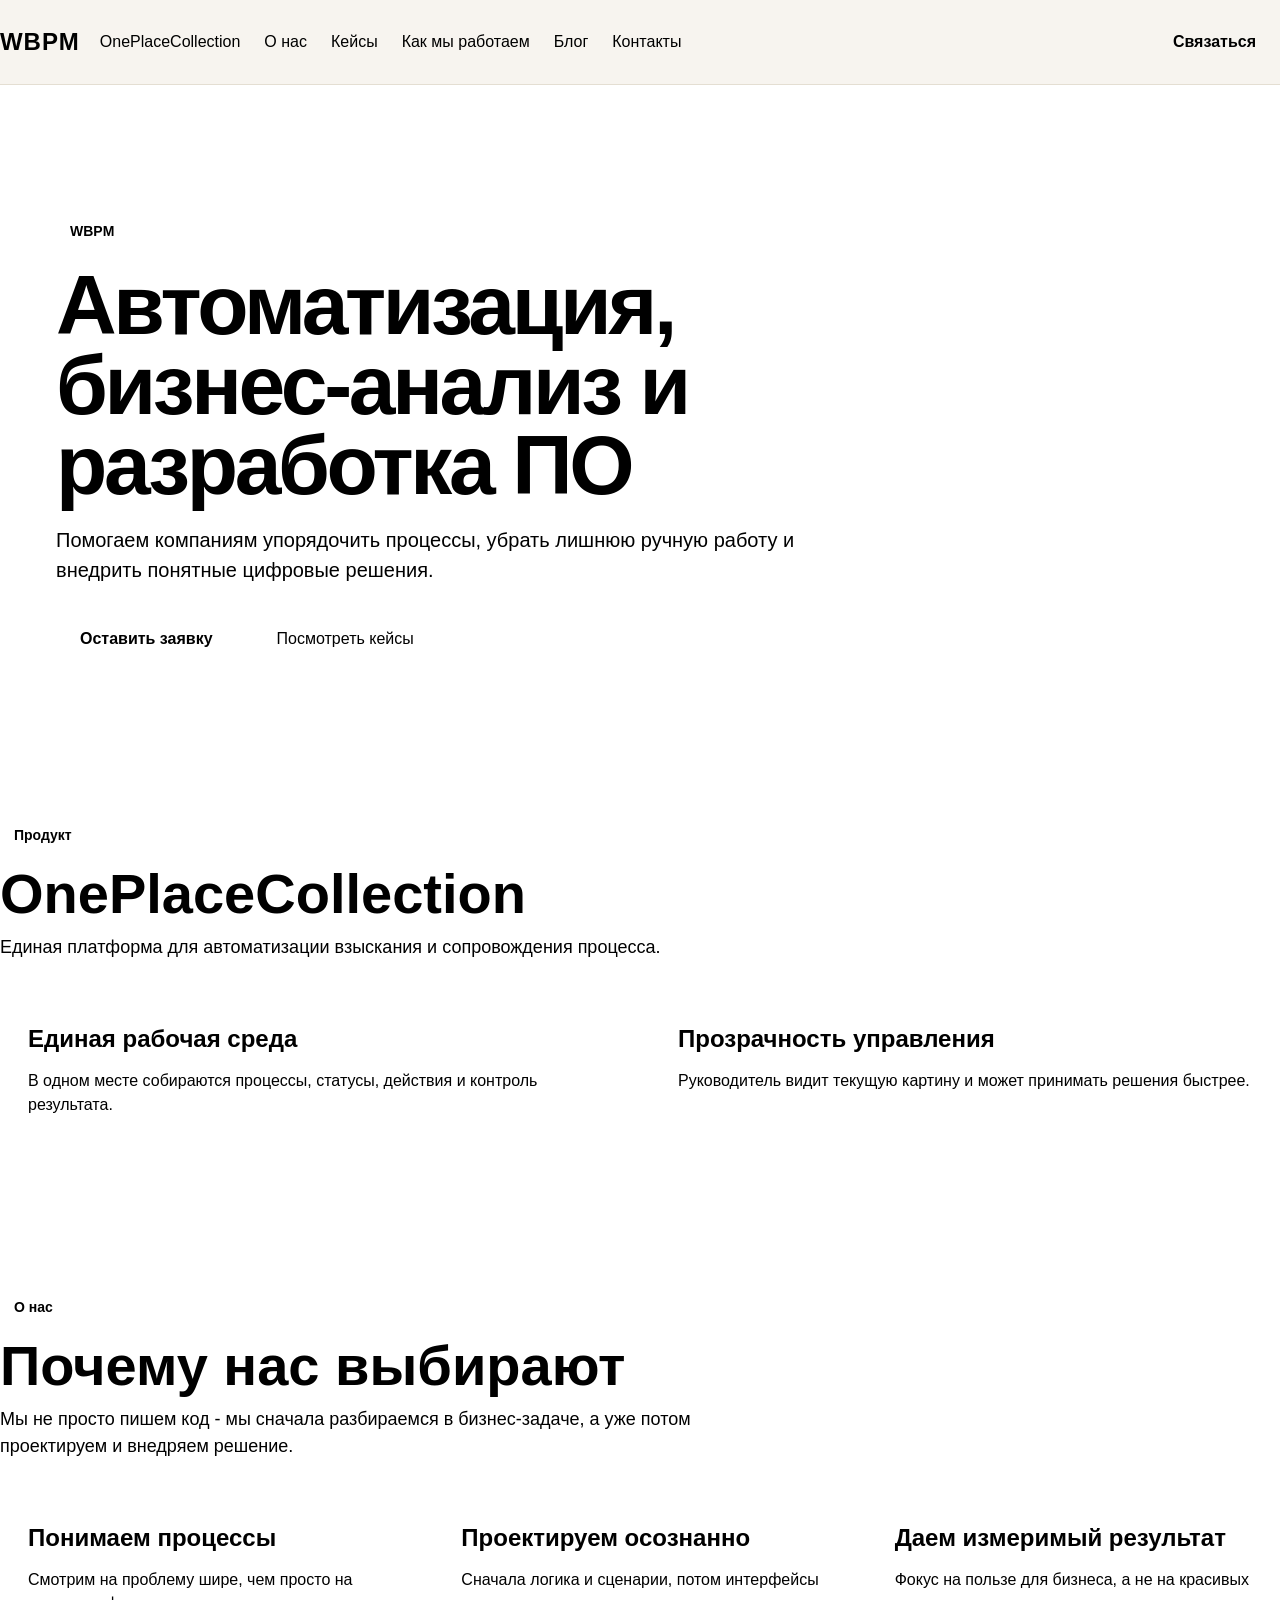
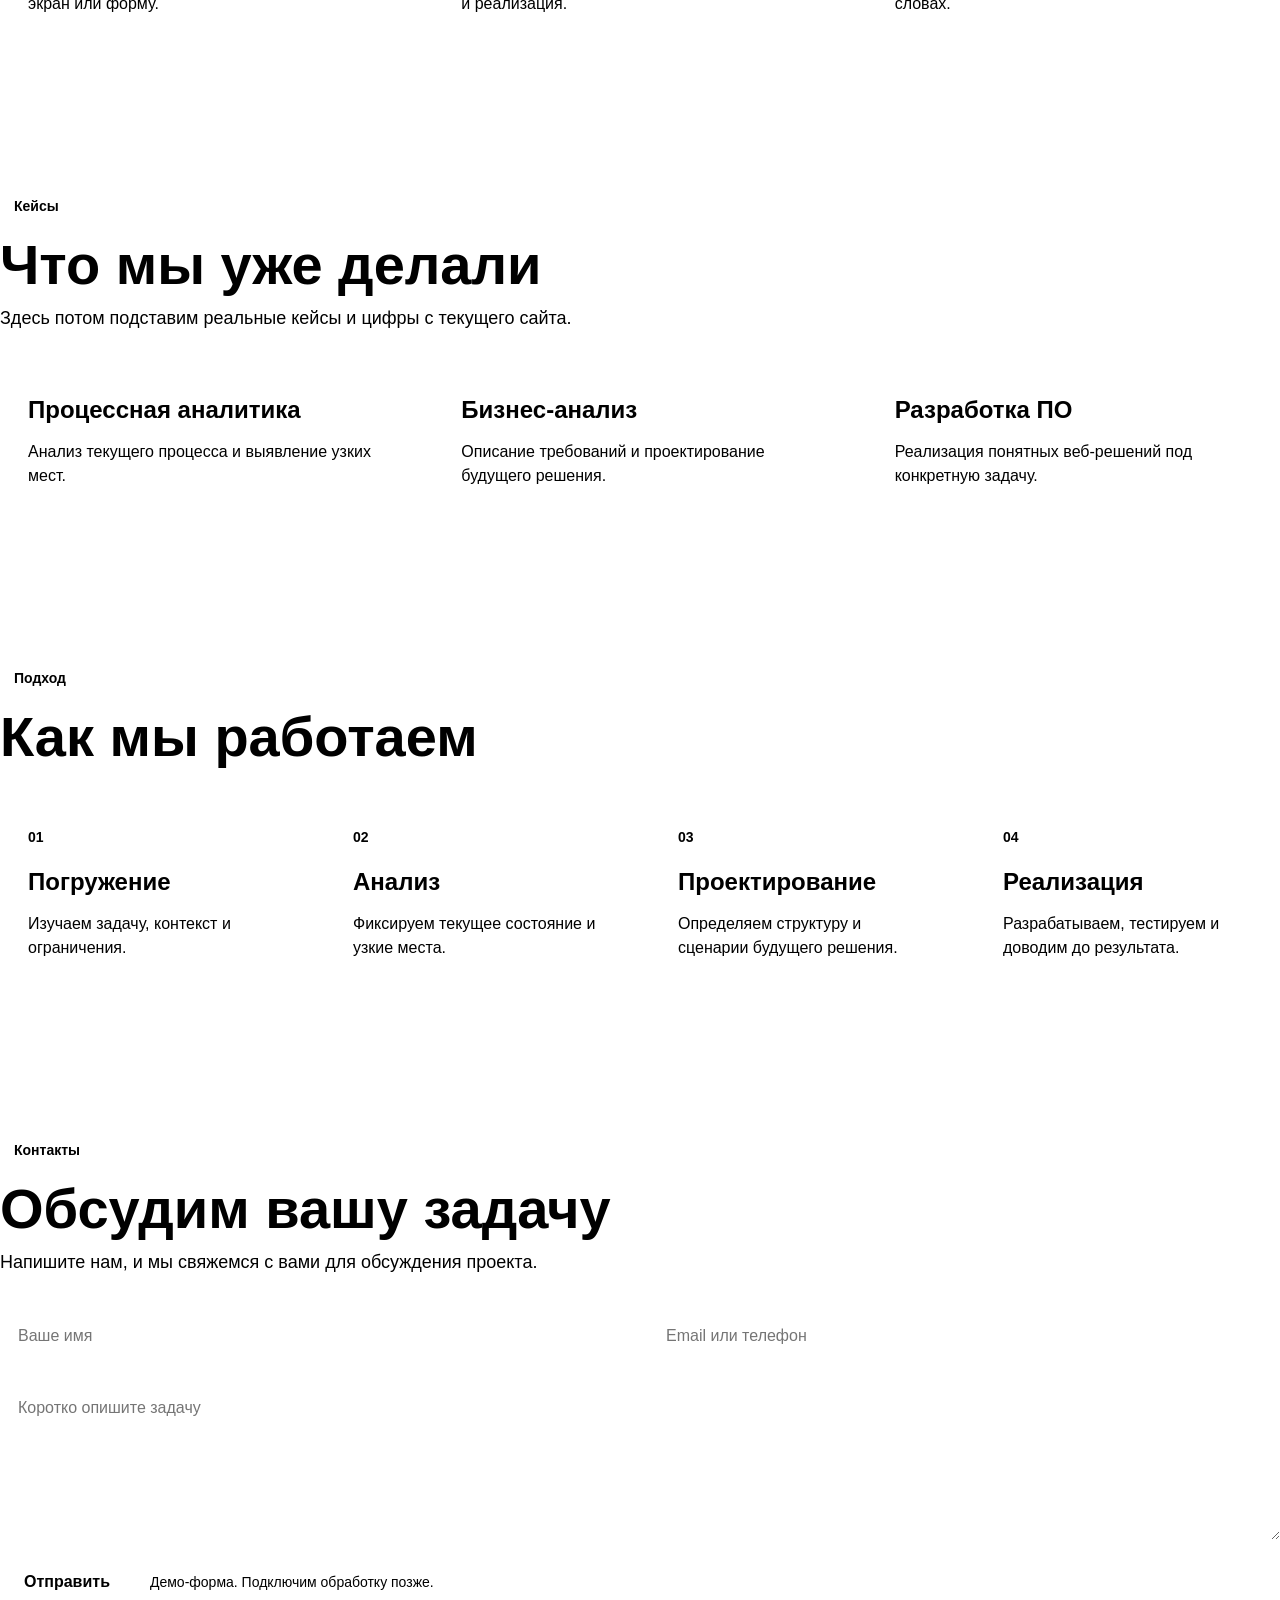
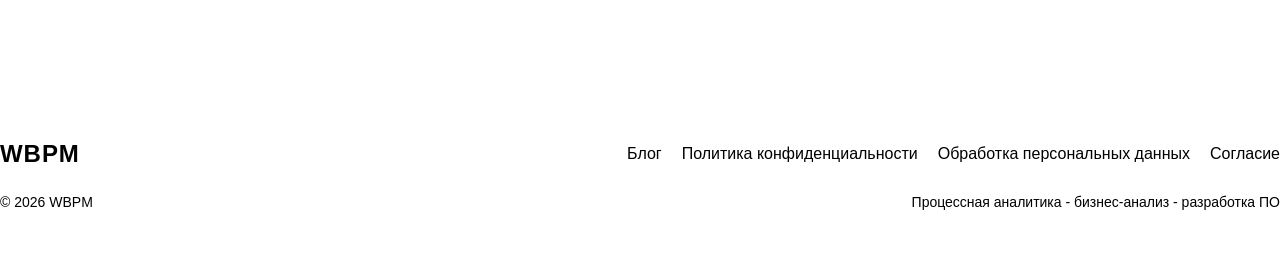
==== index.html @ 48a9b9bf "Базовые наброски" ====
<!DOCTYPE html>
<html lang="ru">
<head>
    <meta charset="UTF-8">
    <meta name="viewport" content="width=device-width, initial-scale=1.0">
    <title>WBPM</title>
    <meta name="description" content="WBPM - процессная аналитика, бизнес-анализ и разработка ПО.">

    <link rel="stylesheet" href="/assets/css/base/reset.css">
    <link rel="stylesheet" href="/assets/css/base/variables.css">
    <link rel="stylesheet" href="/assets/css/base/global.css">
    <link rel="stylesheet" href="/assets/css/layout/header.css">
    <link rel="stylesheet" href="/assets/css/layout/footer.css">
    <link rel="stylesheet" href="/assets/css/pages/home.css">
</head>
<body>
    <div id="site-header"></div>

    <main>
        <section class="hero section" id="top">
            <div class="container hero__container">
                <div class="hero__content">
                    <span class="hero__eyebrow">WBPM</span>
                    <h1 class="hero__title">Автоматизация, бизнес-анализ и разработка ПО</h1>
                    <p class="hero__text">
                        Помогаем компаниям упорядочить процессы, убрать лишнюю ручную работу
                        и внедрить понятные цифровые решения.
                    </p>

                    <div class="hero__actions">
                        <a class="btn btn--accent" href="#contacts">Оставить заявку</a>
                        <a class="btn btn--ghost" href="#projects">Посмотреть кейсы</a>
                    </div>
                </div>
            </div>
        </section>

        <section class="section" id="opc">
            <div class="container">
                <div class="section-head">
                    <span class="section-head__eyebrow">Продукт</span>
                    <h2 class="section-head__title">OnePlaceCollection</h2>
                    <p class="section-head__text">
                        Единая платформа для автоматизации взыскания и сопровождения процесса.
                    </p>
                </div>

                <div class="cards-grid cards-grid--2">
                    <article class="card">
                        <h3 class="card__title">Единая рабочая среда</h3>
                        <p class="card__text">
                            В одном месте собираются процессы, статусы, действия и контроль результата.
                        </p>
                    </article>

                    <article class="card">
                        <h3 class="card__title">Прозрачность управления</h3>
                        <p class="card__text">
                            Руководитель видит текущую картину и может принимать решения быстрее.
                        </p>
                    </article>
                </div>
            </div>
        </section>

        <section class="section" id="about">
            <div class="container">
                <div class="section-head">
                    <span class="section-head__eyebrow">О нас</span>
                    <h2 class="section-head__title">Почему нас выбирают</h2>
                    <p class="section-head__text">
                        Мы не просто пишем код - мы сначала разбираемся в бизнес-задаче,
                        а уже потом проектируем и внедряем решение.
                    </p>
                </div>

                <div class="cards-grid cards-grid--3">
                    <article class="card">
                        <h3 class="card__title">Понимаем процессы</h3>
                        <p class="card__text">Смотрим на проблему шире, чем просто на экран или форму.</p>
                    </article>

                    <article class="card">
                        <h3 class="card__title">Проектируем осознанно</h3>
                        <p class="card__text">Сначала логика и сценарии, потом интерфейсы и реализация.</p>
                    </article>

                    <article class="card">
                        <h3 class="card__title">Даем измеримый результат</h3>
                        <p class="card__text">Фокус на пользе для бизнеса, а не на красивых словах.</p>
                    </article>
                </div>
            </div>
        </section>

        <section class="section" id="projects">
            <div class="container">
                <div class="section-head">
                    <span class="section-head__eyebrow">Кейсы</span>
                    <h2 class="section-head__title">Что мы уже делали</h2>
                    <p class="section-head__text">
                        Здесь потом подставим реальные кейсы и цифры с текущего сайта.
                    </p>
                </div>

                <div class="cards-grid cards-grid--3">
                    <article class="card">
                        <h3 class="card__title">Процессная аналитика</h3>
                        <p class="card__text">Анализ текущего процесса и выявление узких мест.</p>
                    </article>

                    <article class="card">
                        <h3 class="card__title">Бизнес-анализ</h3>
                        <p class="card__text">Описание требований и проектирование будущего решения.</p>
                    </article>

                    <article class="card">
                        <h3 class="card__title">Разработка ПО</h3>
                        <p class="card__text">Реализация понятных веб-решений под конкретную задачу.</p>
                    </article>
                </div>
            </div>
        </section>

        <section class="section" id="how">
            <div class="container">
                <div class="section-head">
                    <span class="section-head__eyebrow">Подход</span>
                    <h2 class="section-head__title">Как мы работаем</h2>
                </div>

                <div class="steps">
                    <article class="step-card">
                        <span class="step-card__index">01</span>
                        <h3 class="step-card__title">Погружение</h3>
                        <p class="step-card__text">Изучаем задачу, контекст и ограничения.</p>
                    </article>

                    <article class="step-card">
                        <span class="step-card__index">02</span>
                        <h3 class="step-card__title">Анализ</h3>
                        <p class="step-card__text">Фиксируем текущее состояние и узкие места.</p>
                    </article>

                    <article class="step-card">
                        <span class="step-card__index">03</span>
                        <h3 class="step-card__title">Проектирование</h3>
                        <p class="step-card__text">Определяем структуру и сценарии будущего решения.</p>
                    </article>

                    <article class="step-card">
                        <span class="step-card__index">04</span>
                        <h3 class="step-card__title">Реализация</h3>
                        <p class="step-card__text">Разрабатываем, тестируем и доводим до результата.</p>
                    </article>
                </div>
            </div>
        </section>

        <section class="section section--accent" id="contacts">
            <div class="container">
                <div class="section-head">
                    <span class="section-head__eyebrow">Контакты</span>
                    <h2 class="section-head__title">Обсудим вашу задачу</h2>
                    <p class="section-head__text">
                        Напишите нам, и мы свяжемся с вами для обсуждения проекта.
                    </p>
                </div>

                <form class="contact-form" id="contact-form">
                    <div class="contact-form__row">
                        <input class="input" type="text" name="name" placeholder="Ваше имя">
                        <input class="input" type="text" name="contact" placeholder="Email или телефон">
                    </div>

                    <textarea class="textarea" name="message" placeholder="Коротко опишите задачу"></textarea>

                    <div class="contact-form__actions">
                        <button class="btn btn--dark" type="submit">Отправить</button>
                        <span class="form-note" id="form-note">Демо-форма. Подключим обработку позже.</span>
                    </div>
                </form>
            </div>
        </section>
    </main>

    <div id="site-footer"></div>

    <script type="module" src="/assets/js/main.js"></script>
</body>
</html>
---- assets/css/base/variables.css ----
*,
*::before,
*::after {
    box-sizing: border-box;
}

* {
    margin: 0;
    padding: 0;
}

html {
    scroll-behavior: smooth;
}

body {
    min-height: 100vh;
}

img,
picture {
    display: block;
    max-width: 100%;
}

input,
button,
textarea,
select {
    font: inherit;
}

button {
    border: none;
    background: none;
    cursor: pointer;
}

a {
    color: inherit;
    text-decoration: none;
}

ul,
ol {
    list-style: none;
}
---- assets/css/base/global.css ----
body {
    font-family: Arial, sans-serif;
    color: var(--color-text);
    background-color: var(--color-bg);
    line-height: 1.5;
}

.container {
    width: min(var(--container-width), calc(100% - 32px));
    margin: 0 auto;
}

.section {
    padding: 72px 0;
    scroll-margin-top: 100px;
}

.section--accent {
    background: var(--color-surface-soft);
}

.section-head {
    margin-bottom: 32px;
}

.section-head__eyebrow {
    display: inline-block;
    margin-bottom: 12px;
    padding: 8px 14px;
    border-radius: var(--radius-pill);
    background: var(--color-surface-soft);
    color: var(--color-text-muted);
    font-size: 14px;
    font-weight: 700;
}

.section-head__title {
    margin-bottom: 12px;
    font-size: clamp(32px, 5vw, 56px);
    line-height: 1;
}

.section-head__text {
    max-width: 760px;
    color: var(--color-text-muted);
    font-size: 18px;
}

.btn {
    display: inline-flex;
    align-items: center;
    justify-content: center;
    min-height: 52px;
    padding: 0 24px;
    border-radius: var(--radius-pill);
    transition: transform var(--transition-base), opacity var(--transition-base), background-color var(--transition-base);
}

.btn:hover {
    transform: translateY(-1px);
}

.btn--accent {
    background: var(--color-accent);
    color: var(--color-dark);
    font-weight: 700;
}

.btn--dark {
    background: var(--color-dark);
    color: var(--color-white);
    font-weight: 700;
}

.btn--ghost {
    border: 1px solid var(--color-border);
    color: var(--color-text);
    background: transparent;
}

.cards-grid {
    display: grid;
    gap: 20px;
}

.cards-grid--2 {
    grid-template-columns: repeat(2, minmax(0, 1fr));
}

.cards-grid--3 {
    grid-template-columns: repeat(3, minmax(0, 1fr));
}

.card,
.step-card {
    padding: 28px;
    border: 1px solid var(--color-border);
    border-radius: var(--radius-md);
    background: var(--color-surface);
    box-shadow: var(--shadow-soft);
}

.card__title,
.step-card__title {
    margin-bottom: 12px;
    font-size: 24px;
}

.card__text,
.step-card__text {
    color: var(--color-text-muted);
}

.steps {
    display: grid;
    grid-template-columns: repeat(4, minmax(0, 1fr));
    gap: 20px;
}

.step-card__index {
    display: inline-block;
    margin-bottom: 16px;
    color: var(--color-text-muted);
    font-size: 14px;
    font-weight: 700;
}

.input,
.textarea {
    width: 100%;
    padding: 16px 18px;
    border: 1px solid var(--color-border);
    border-radius: var(--radius-sm);
    background: var(--color-white);
    outline: none;
}

.textarea {
    min-height: 160px;
    resize: vertical;
}

.contact-form {
    display: grid;
    gap: 16px;
}

.contact-form__row {
    display: grid;
    grid-template-columns: repeat(2, minmax(0, 1fr));
    gap: 16px;
}

.contact-form__actions {
    display: flex;
    align-items: center;
    gap: 16px;
    flex-wrap: wrap;
}

.form-note {
    color: var(--color-text-muted);
    font-size: 14px;
}

@media (max-width: 900px) {
    .cards-grid--2,
    .cards-grid--3,
    .steps,
    .contact-form__row {
        grid-template-columns: 1fr;
    }

    .section {
        padding: 56px 0;
    }
}
---- assets/css/layout/header.css ----
.site-header {
    position: sticky;
    top: 0;
    z-index: 100;
    border-bottom: 1px solid rgba(221, 212, 198, 0.7);
    background: rgba(247, 244, 238, 0.92);
    backdrop-filter: blur(12px);
}

.site-header__container {
    display: flex;
    align-items: center;
    justify-content: space-between;
    gap: 20px;
    min-height: 84px;
}

.site-logo {
    font-size: 24px;
    font-weight: 800;
    letter-spacing: 0.04em;
}

.site-nav__list {
    display: flex;
    align-items: center;
    gap: 24px;
}

.site-nav__list a {
    color: var(--color-text-muted);
    transition: color var(--transition-base);
}

.site-nav__list a:hover {
    color: var(--color-text);
}

.site-header__cta {
    margin-left: auto;
}

.burger {
    display: none;
    flex-direction: column;
    justify-content: center;
    gap: 5px;
    width: 46px;
    height: 46px;
    border: 1px solid var(--color-border);
    border-radius: 50%;
}

.burger span {
    display: block;
    width: 20px;
    height: 2px;
    margin: 0 auto;
    background: var(--color-text);
}

.mobile-menu {
    display: none;
    border-top: 1px solid var(--color-border);
    background: var(--color-surface);
}

.mobile-menu__container {
    display: grid;
    gap: 12px;
    padding: 20px 0;
}

.mobile-menu__container a {
    padding: 14px 16px;
    border: 1px solid var(--color-border);
    border-radius: var(--radius-sm);
    background: var(--color-white);
}

@media (max-width: 980px) {
    .site-nav,
    .site-header__cta {
        display: none;
    }

    .burger {
        display: flex;
    }

    .mobile-menu.is-open {
        display: block;
    }
}
---- assets/css/layout/footer.css ----
.site-footer {
    padding: 32px 0 40px;
}

.site-footer__container {
    border-top: 1px solid var(--color-border);
    padding-top: 24px;
}

.site-footer__top,
.site-footer__bottom {
    display: flex;
    align-items: center;
    justify-content: space-between;
    gap: 20px;
    flex-wrap: wrap;
}

.site-footer__top {
    margin-bottom: 20px;
}

.site-footer__nav {
    display: flex;
    gap: 20px;
    flex-wrap: wrap;
    color: var(--color-text-muted);
}

.site-footer__bottom {
    color: var(--color-text-muted);
    font-size: 14px;
}
---- assets/css/pages/home.css ----
.hero {
    padding: 48px 0 24px;
}

.hero__container {
    padding-top: 24px;
}

.hero__content {
    padding: 56px;
    border: 1px solid var(--color-border);
    border-radius: var(--radius-lg);
    background:
        radial-gradient(circle at top right, rgba(242, 201, 76, 0.28), transparent 32%),
        var(--color-surface);
    box-shadow: var(--shadow-soft);
}

.hero__eyebrow {
    display: inline-block;
    margin-bottom: 16px;
    padding: 8px 14px;
    border-radius: var(--radius-pill);
    background: var(--color-surface-soft);
    color: var(--color-text-muted);
    font-weight: 700;
    font-size: 14px;
}

.hero__title {
    max-width: 900px;
    margin-bottom: 20px;
    font-size: clamp(42px, 7vw, 84px);
    line-height: 0.95;
    letter-spacing: -0.04em;
}

.hero__text {
    max-width: 760px;
    margin-bottom: 28px;
    color: var(--color-text-muted);
    font-size: 20px;
}

.hero__actions {
    display: flex;
    gap: 16px;
    flex-wrap: wrap;
}

@media (max-width: 900px) {
    .hero__content {
        padding: 32px 24px;
    }

    .hero__title {
        font-size: clamp(36px, 11vw, 56px);
    }

    .hero__text {
        font-size: 18px;
    }
}
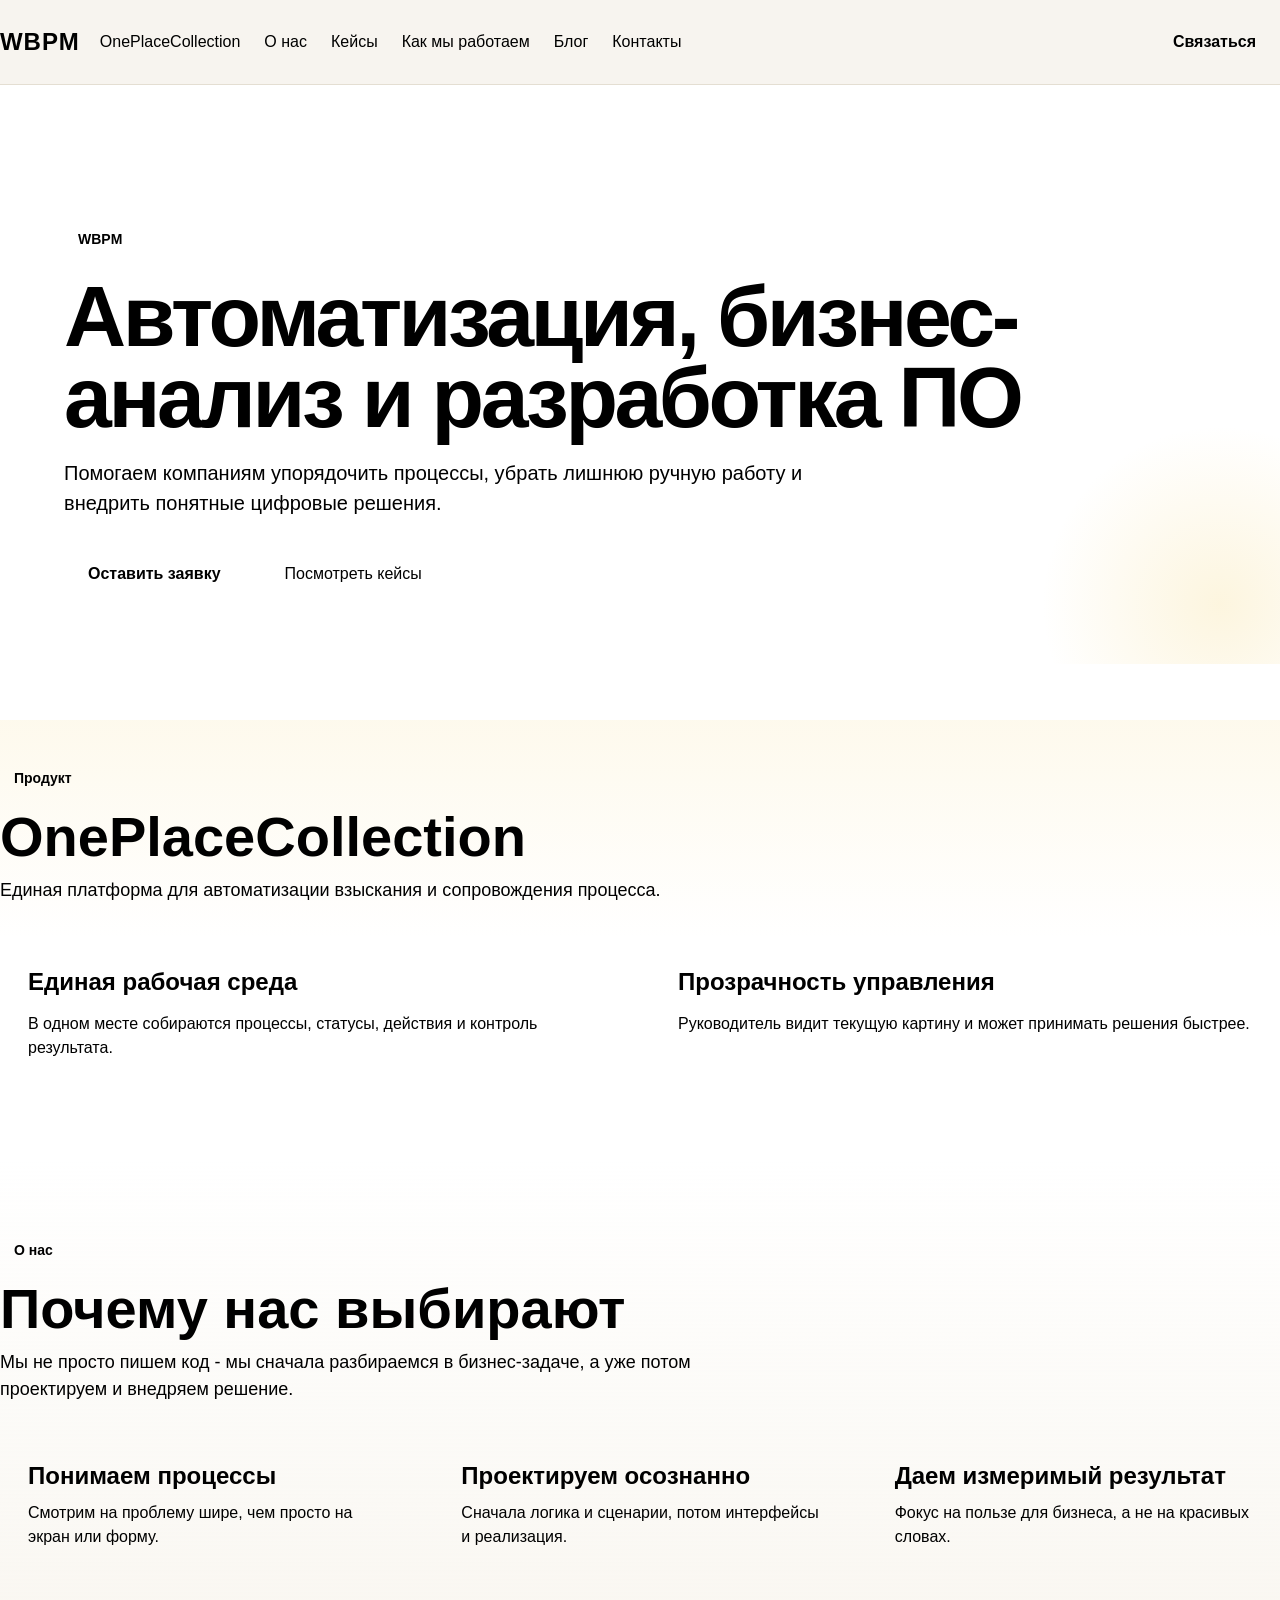
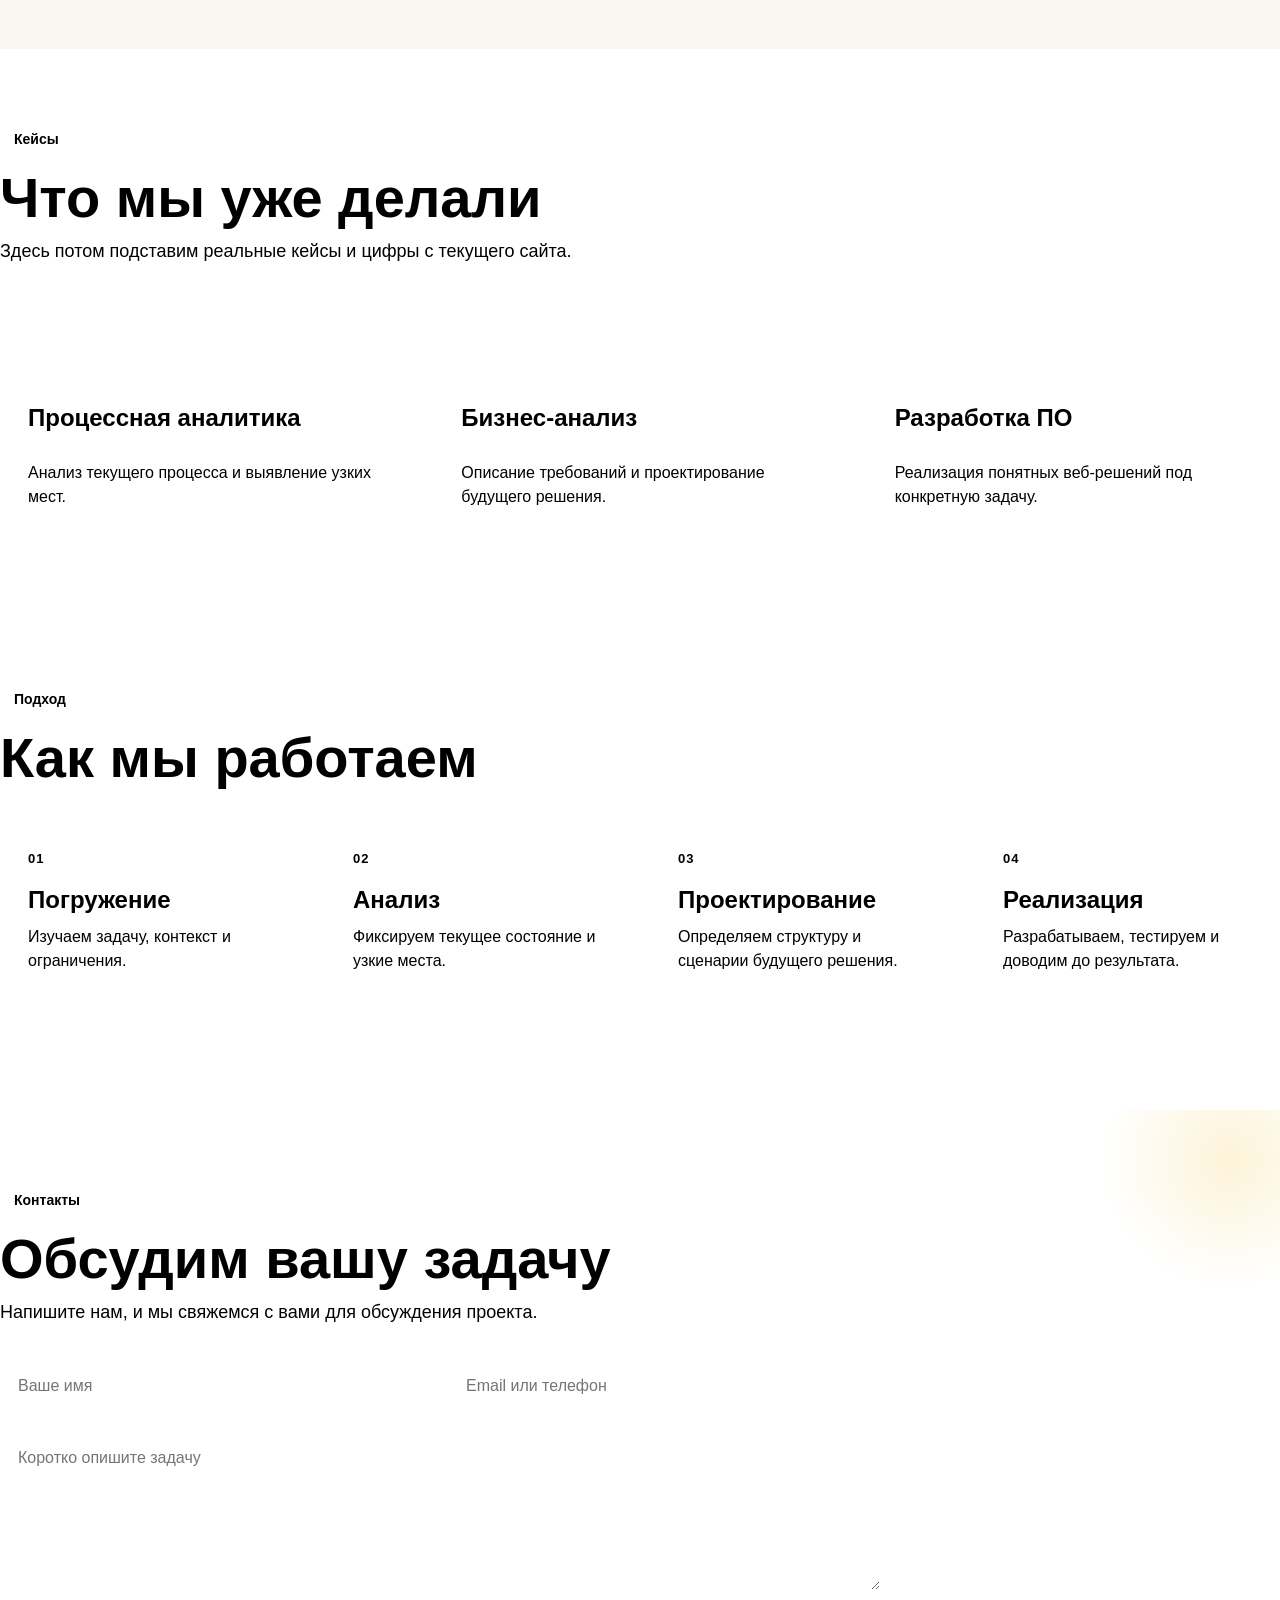
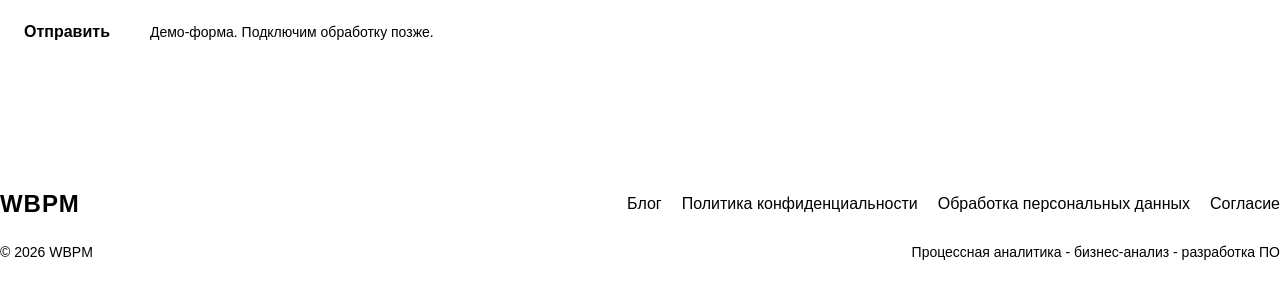
==== commit 073fb7c6: "Обнолвение страничек и стилей" ====
--- a/index.html
+++ b/index.html
@@ -12,6 +12,7 @@
     <link rel="stylesheet" href="/assets/css/layout/header.css">
     <link rel="stylesheet" href="/assets/css/layout/footer.css">
     <link rel="stylesheet" href="/assets/css/pages/home.css">
+    <link rel="stylesheet" href="/assets/css/pages/opc.css">
 </head>
 <body>
     <div id="site-header"></div>
--- a/assets/css/pages/home.css
+++ b/assets/css/pages/home.css
@@ -7,18 +7,33 @@
 }
 
 .hero__content {
-    padding: 56px;
+    position: relative;
+    overflow: hidden;
+    padding: 64px;
     border: 1px solid var(--color-border);
     border-radius: var(--radius-lg);
     background:
-        radial-gradient(circle at top right, rgba(242, 201, 76, 0.28), transparent 32%),
+        radial-gradient(circle at top right, rgba(242, 201, 76, 0.30), transparent 30%),
+        radial-gradient(circle at bottom left, rgba(242, 201, 76, 0.10), transparent 28%),
         var(--color-surface);
     box-shadow: var(--shadow-soft);
 }
 
+.hero__content::after {
+    content: "";
+    position: absolute;
+    right: -120px;
+    bottom: -120px;
+    width: 360px;
+    height: 360px;
+    border-radius: 50%;
+    background: radial-gradient(circle, rgba(242, 201, 76, 0.18), transparent 70%);
+    pointer-events: none;
+}
+
 .hero__eyebrow {
     display: inline-block;
-    margin-bottom: 16px;
+    margin-bottom: 18px;
     padding: 8px 14px;
     border-radius: var(--radius-pill);
     background: var(--color-surface-soft);
@@ -28,16 +43,16 @@
 }
 
 .hero__title {
-    max-width: 900px;
+    max-width: 980px;
     margin-bottom: 20px;
-    font-size: clamp(42px, 7vw, 84px);
-    line-height: 0.95;
+    font-size: clamp(42px, 7vw, 86px);
+    line-height: 0.94;
     letter-spacing: -0.04em;
 }
 
 .hero__text {
     max-width: 760px;
-    margin-bottom: 28px;
+    margin-bottom: 30px;
     color: var(--color-text-muted);
     font-size: 20px;
 }
@@ -48,9 +63,150 @@
     flex-wrap: wrap;
 }
 
+#opc .cards-grid,
+#about .cards-grid,
+#projects .cards-grid {
+    align-items: stretch;
+}
+
+#opc .card,
+#about .card,
+#projects .card,
+#how .step-card {
+    height: 100%;
+    transition:
+        transform var(--transition-base),
+        box-shadow var(--transition-base),
+        border-color var(--transition-base);
+}
+
+#opc .card:hover,
+#about .card:hover,
+#projects .card:hover,
+#how .step-card:hover {
+    transform: translateY(-4px);
+    box-shadow: 0 24px 44px rgba(0, 0, 0, 0.08);
+    border-color: #d1c6b5;
+}
+
+#opc {
+    position: relative;
+}
+
+#opc::before {
+    content: "";
+    position: absolute;
+    inset: 32px 0 auto;
+    height: 220px;
+    background: linear-gradient(
+        180deg,
+        rgba(242, 201, 76, 0.10),
+        rgba(242, 201, 76, 0)
+    );
+    pointer-events: none;
+}
+
+#opc .container,
+#about .container,
+#projects .container,
+#how .container,
+#contacts .container {
+    position: relative;
+    z-index: 1;
+}
+
+#opc .section-head__title,
+#about .section-head__title,
+#projects .section-head__title,
+#how .section-head__title,
+#contacts .section-head__title {
+    max-width: 900px;
+}
+
+#about {
+    background:
+        linear-gradient(180deg, rgba(255, 255, 255, 0), rgba(242, 236, 223, 0.45)),
+        transparent;
+}
+
+#about .card__title,
+#projects .card__title,
+#how .step-card__title {
+    line-height: 1.1;
+}
+
+#projects .card {
+    display: flex;
+    flex-direction: column;
+    justify-content: space-between;
+    min-height: 240px;
+}
+
+#projects .card::before {
+    content: "";
+    display: block;
+    width: 44px;
+    height: 44px;
+    margin-bottom: 18px;
+    border-radius: 14px;
+    background: var(--color-surface-soft);
+}
+
+#how .step-card {
+    position: relative;
+    min-height: 220px;
+}
+
+#how .step-card__index {
+    margin-bottom: 18px;
+    font-size: 13px;
+    letter-spacing: 0.08em;
+    text-transform: uppercase;
+}
+
+#contacts {
+    position: relative;
+    overflow: hidden;
+}
+
+#contacts::before {
+    content: "";
+    position: absolute;
+    top: -80px;
+    right: -80px;
+    width: 260px;
+    height: 260px;
+    border-radius: 50%;
+    background: radial-gradient(circle, rgba(242, 201, 76, 0.22), transparent 70%);
+    pointer-events: none;
+}
+
+#contacts .contact-form {
+    max-width: 880px;
+}
+
+#contacts .input,
+#contacts .textarea {
+    transition:
+        border-color var(--transition-base),
+        box-shadow var(--transition-base),
+        background-color var(--transition-base);
+}
+
+#contacts .input:focus,
+#contacts .textarea:focus {
+    border-color: #cfb15a;
+    box-shadow: 0 0 0 4px rgba(242, 201, 76, 0.18);
+    background: #fffefa;
+}
+
+#contacts .form-note {
+    max-width: 420px;
+}
+
 @media (max-width: 900px) {
     .hero__content {
-        padding: 32px 24px;
+        padding: 36px 24px;
     }
 
     .hero__title {
@@ -60,4 +216,31 @@
     .hero__text {
         font-size: 18px;
     }
+
+    #projects .card,
+    #how .step-card {
+        min-height: auto;
+    }
+}
+
+@media (max-width: 640px) {
+    .hero {
+        padding-top: 28px;
+    }
+
+    .hero__content {
+        padding: 28px 20px;
+    }
+
+    .hero__actions {
+        flex-direction: column;
+    }
+
+    .hero__actions .btn {
+        width: 100%;
+    }
+
+    .section-head__title {
+        margin-bottom: 10px;
+    }
 }
--- a/assets/css/pages/opc.css
+++ b/assets/css/pages/opc.css
@@ -0,0 +1,101 @@
+.page-hero {
+    padding: 48px 0 24px;
+}
+
+.page-hero__content {
+    padding: 56px;
+    border: 1px solid var(--color-border);
+    border-radius: var(--radius-lg);
+    background:
+        radial-gradient(circle at top right, rgba(242, 201, 76, 0.28), transparent 32%),
+        var(--color-surface);
+    box-shadow: var(--shadow-soft);
+}
+
+.page-hero__eyebrow {
+    display: inline-block;
+    margin-bottom: 16px;
+    padding: 8px 14px;
+    border-radius: var(--radius-pill);
+    background: var(--color-surface-soft);
+    color: var(--color-text-muted);
+    font-size: 14px;
+    font-weight: 700;
+}
+
+.page-hero__title {
+    margin-bottom: 18px;
+    font-size: clamp(40px, 6vw, 72px);
+    line-height: 0.95;
+    letter-spacing: -0.04em;
+}
+
+.page-hero__text {
+    max-width: 760px;
+    margin-bottom: 28px;
+    color: var(--color-text-muted);
+    font-size: 20px;
+}
+
+.page-hero__actions,
+.opc-cta {
+    display: flex;
+    gap: 16px;
+    flex-wrap: wrap;
+}
+
+.opc-details {
+    display: grid;
+    grid-template-columns: repeat(2, minmax(0, 1fr));
+    gap: 20px;
+}
+
+.opc-details__panel {
+    padding: 28px;
+    border: 1px solid var(--color-border);
+    border-radius: var(--radius-md);
+    background: var(--color-surface);
+    box-shadow: var(--shadow-soft);
+}
+
+.opc-details__panel h3 {
+    margin-bottom: 16px;
+    font-size: 24px;
+}
+
+.opc-list {
+    display: grid;
+    gap: 12px;
+    padding-left: 20px;
+    color: var(--color-text-muted);
+}
+
+.opc-list li {
+    list-style: disc;
+}
+
+@media (max-width: 900px) {
+    .page-hero__content {
+        padding: 32px 24px;
+    }
+
+    .page-hero__text {
+        font-size: 18px;
+    }
+
+    .opc-details {
+        grid-template-columns: 1fr;
+    }
+}
+
+@media (max-width: 640px) {
+    .page-hero__actions,
+    .opc-cta {
+        flex-direction: column;
+    }
+
+    .page-hero__actions .btn,
+    .opc-cta .btn {
+        width: 100%;
+    }
+}
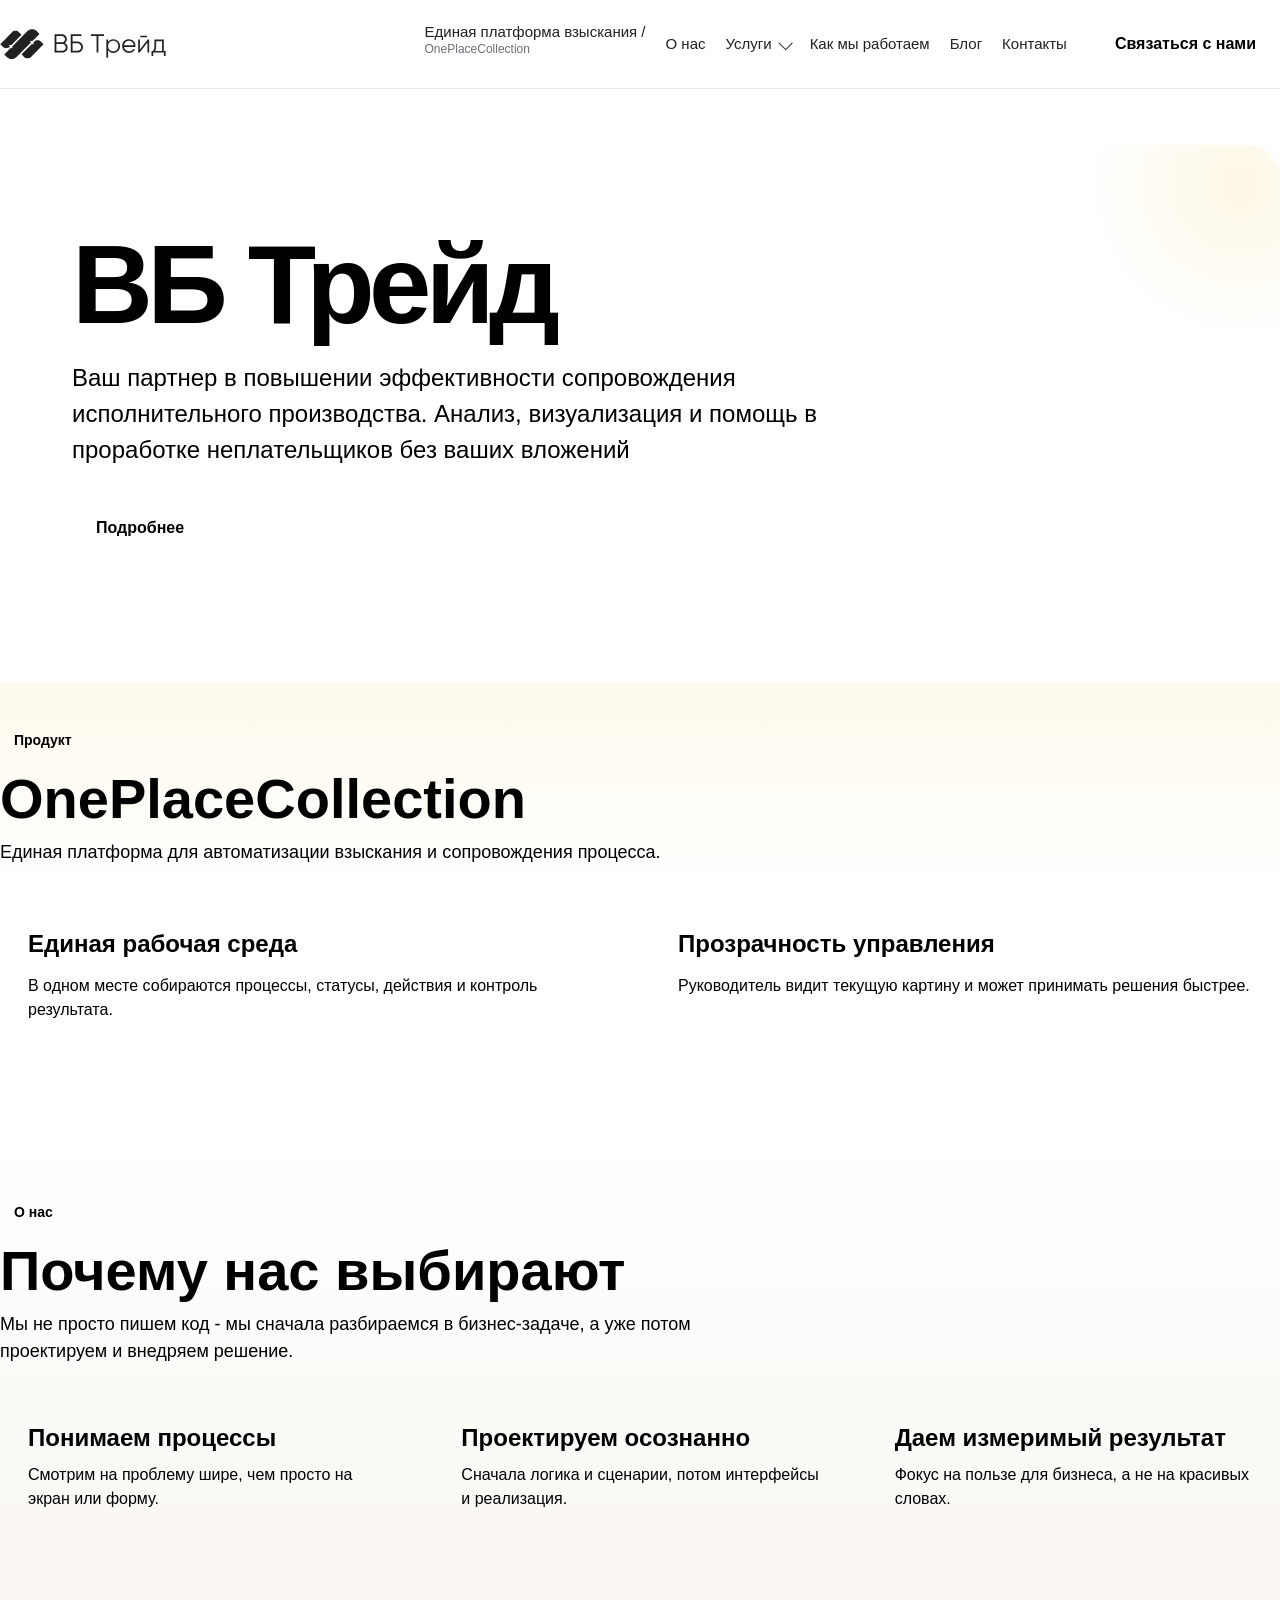
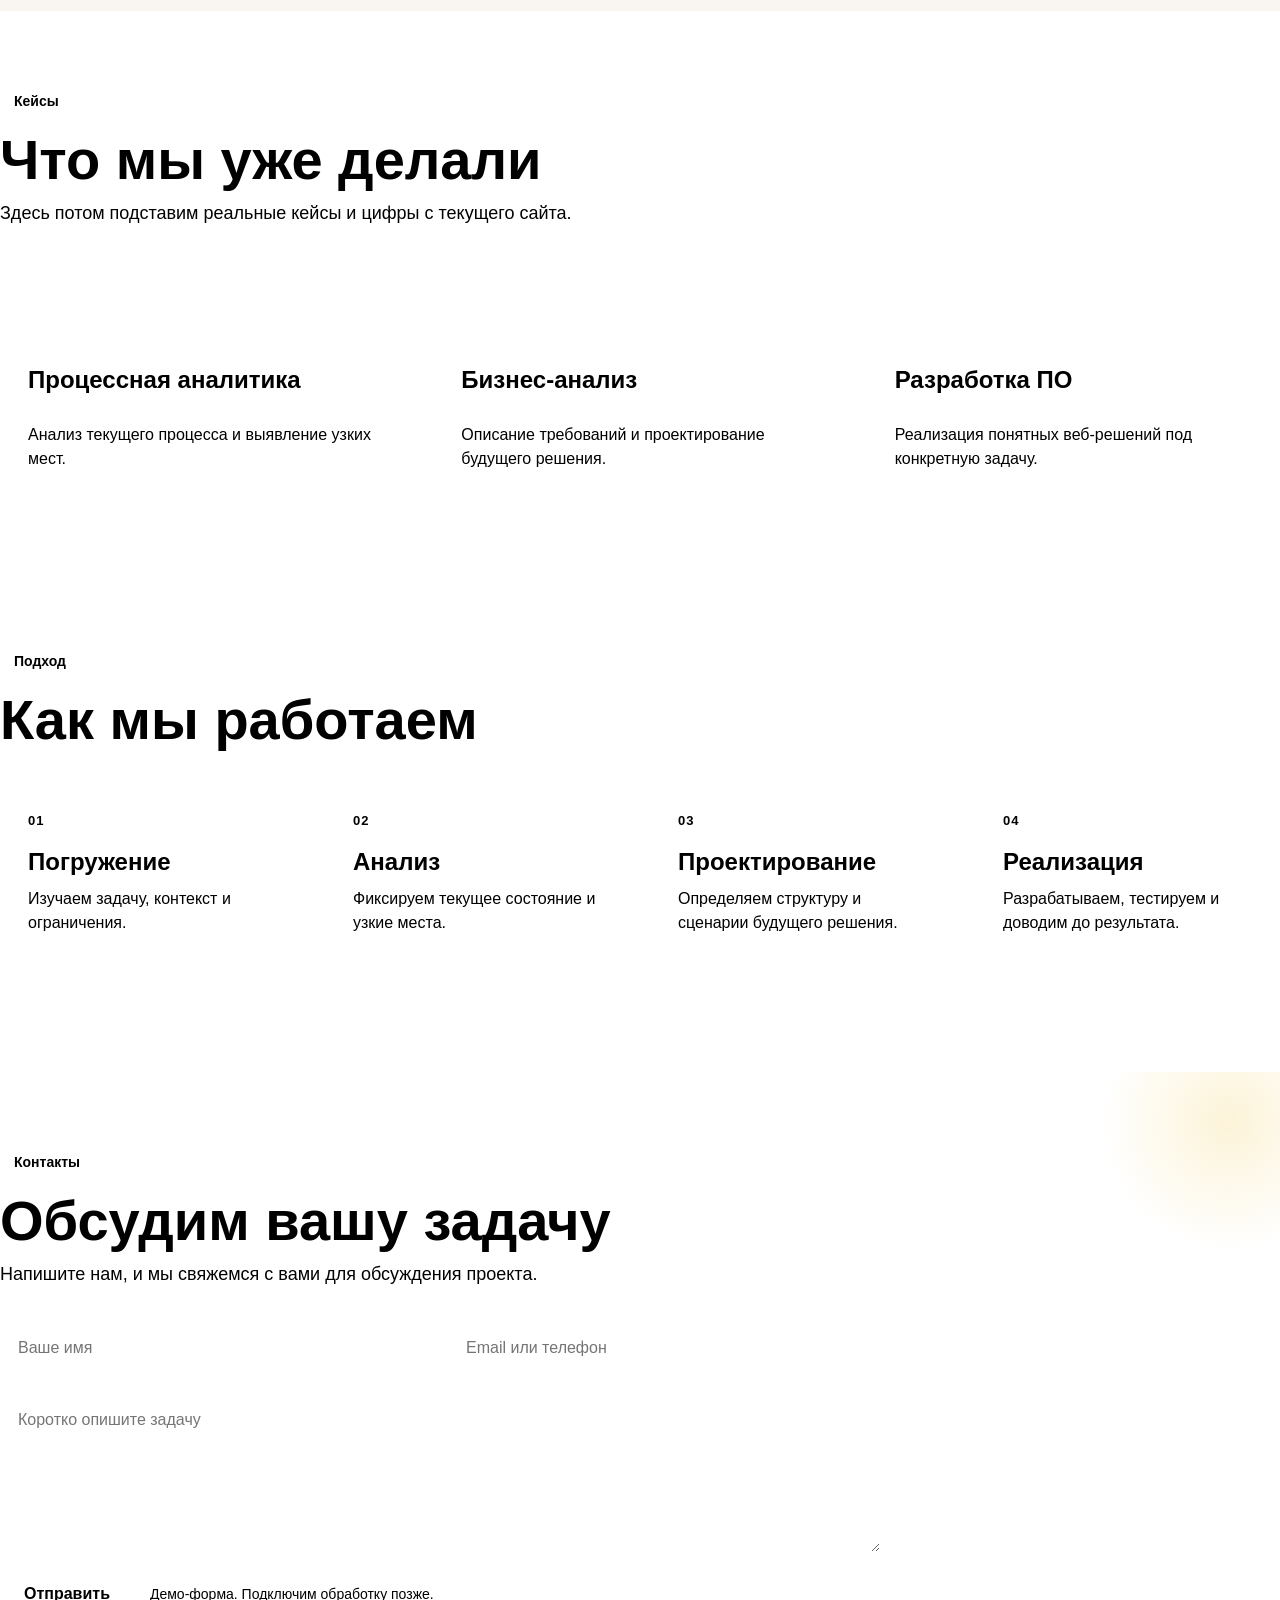
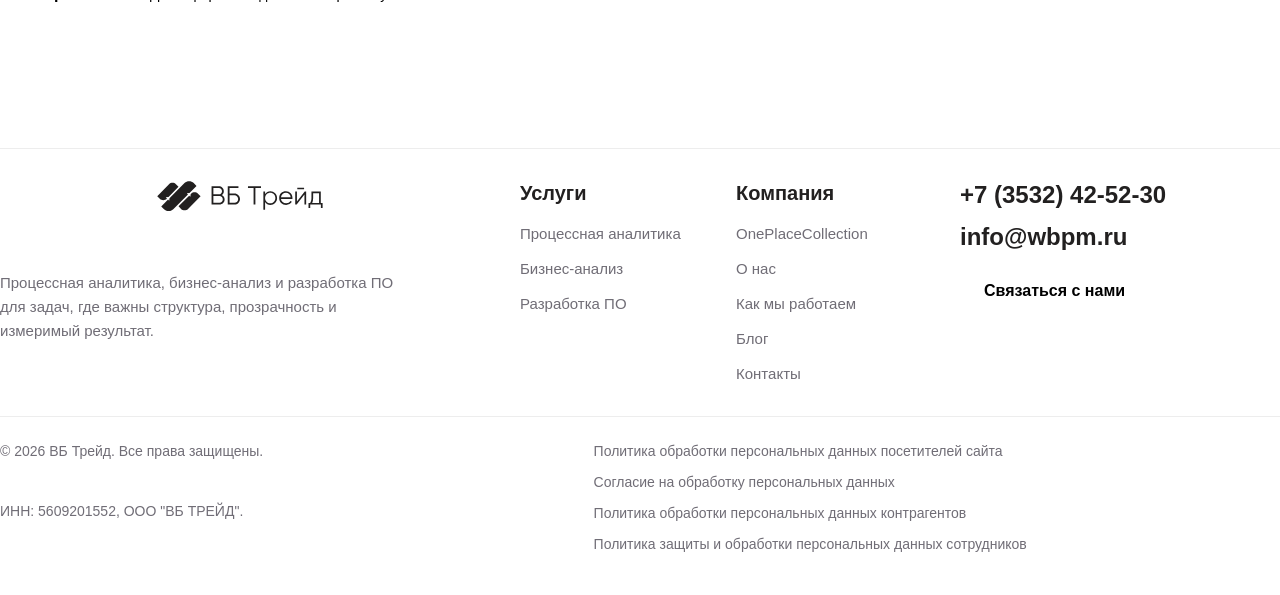
==== commit 6e77dd77: "Частичный перенос с существующего сайта" ====
--- a/index.html
+++ b/index.html
@@ -1,5 +1,6 @@
 <!DOCTYPE html>
 <html lang="ru">
+
 <head>
     <meta charset="UTF-8">
     <meta name="viewport" content="width=device-width, initial-scale=1.0">
@@ -14,6 +15,7 @@
     <link rel="stylesheet" href="/assets/css/pages/home.css">
     <link rel="stylesheet" href="/assets/css/pages/opc.css">
 </head>
+
 <body>
     <div id="site-header"></div>
 
@@ -21,16 +23,15 @@
         <section class="hero section" id="top">
             <div class="container hero__container">
                 <div class="hero__content">
-                    <span class="hero__eyebrow">WBPM</span>
-                    <h1 class="hero__title">Автоматизация, бизнес-анализ и разработка ПО</h1>
+                    <h1 class="hero__title">ВБ Трейд</h1>
+
                     <p class="hero__text">
-                        Помогаем компаниям упорядочить процессы, убрать лишнюю ручную работу
-                        и внедрить понятные цифровые решения.
+                        Ваш партнер в повышении эффективности сопровождения исполнительного производства.
+                        Анализ, визуализация и помощь в проработке неплательщиков без ваших вложений
                     </p>
 
                     <div class="hero__actions">
-                        <a class="btn btn--accent" href="#contacts">Оставить заявку</a>
-                        <a class="btn btn--ghost" href="#projects">Посмотреть кейсы</a>
+                        <a class="btn btn--dark" href="#opc">Подробнее</a>
                     </div>
                 </div>
             </div>
@@ -189,4 +190,5 @@
 
     <script type="module" src="/assets/js/main.js"></script>
 </body>
+
 </html>
--- a/assets/css/layout/header.css
+++ b/assets/css/layout/header.css
@@ -1,94 +1,339 @@
 .site-header {
     position: sticky;
     top: 0;
-    z-index: 100;
-    border-bottom: 1px solid rgba(221, 212, 198, 0.7);
-    background: rgba(247, 244, 238, 0.92);
-    backdrop-filter: blur(12px);
+    z-index: 1000;
+    border-bottom: 1px solid rgba(34, 32, 32, 0.08);
+    background: rgba(255, 255, 255, 0.92);
+    backdrop-filter: blur(16px);
 }
 
 .site-header__container {
     display: flex;
     align-items: center;
-    justify-content: space-between;
-    gap: 20px;
-    min-height: 84px;
+    gap: 24px;
+    min-height: 88px;
 }
 
 .site-logo {
+    display: inline-flex;
+    flex-direction: column;
+    gap: 2px;
+    flex-shrink: 0;
+}
+
+.site-logo__title {
     font-size: 24px;
     font-weight: 800;
+    line-height: 1;
     letter-spacing: 0.04em;
+    color: var(--color-text, #222020);
+}
+
+.site-logo__subtitle {
+    font-size: 12px;
+    line-height: 1.2;
+    color: var(--color-text-muted, #706d76);
+}
+
+.site-nav {
+    margin-left: auto;
 }
 
 .site-nav__list {
     display: flex;
     align-items: center;
-    gap: 24px;
-}
-
-.site-nav__list a {
-    color: var(--color-text-muted);
-    transition: color var(--transition-base);
-}
-
-.site-nav__list a:hover {
-    color: var(--color-text);
+    gap: 20px;
+}
+
+.site-nav__item {
+    position: relative;
+}
+
+.site-nav__link,
+.site-nav__dropdown-toggle {
+    display: inline-flex;
+    align-items: center;
+    gap: 8px;
+    min-height: 44px;
+    color: var(--color-text, #222020);
+    font-size: 15px;
+    font-weight: 500;
+    line-height: 1.2;
+    transition:
+        color 0.2s ease,
+        opacity 0.2s ease;
+}
+
+.site-nav__link:hover,
+.site-nav__dropdown-toggle:hover {
+    color: var(--color-text, #222020);
+    opacity: 0.72;
+}
+
+.site-nav__link--opc {
+    flex-direction: column;
+    align-items: flex-start;
+    gap: 2px;
+    line-height: 1.1;
+}
+
+.site-nav__link--opc small {
+    font-size: 12px;
+    color: var(--color-text-muted, #706d76);
+}
+
+.site-nav__dropdown-toggle {
+    padding: 0;
+    border: 0;
+    background: transparent;
+    cursor: pointer;
+}
+
+.site-nav__chevron {
+    width: 10px;
+    height: 10px;
+    border-right: 1.5px solid currentColor;
+    border-bottom: 1.5px solid currentColor;
+    transform: rotate(45deg) translateY(-1px);
+    transition: transform 0.2s ease;
+}
+
+.site-nav__item--dropdown:hover .site-nav__chevron,
+.site-nav__item--dropdown:focus-within .site-nav__chevron {
+    transform: rotate(225deg) translateY(-1px);
+}
+
+.site-nav__dropdown {
+    position: absolute;
+    top: calc(100% + 12px);
+    left: 0;
+    min-width: 270px;
+    padding: 10px;
+    border: 1px solid rgba(34, 32, 32, 0.08);
+    border-radius: 24px;
+    background: #ffffff;
+    box-shadow: 0 24px 48px rgba(34, 32, 32, 0.08);
+    opacity: 0;
+    visibility: hidden;
+    pointer-events: none;
+    transform: translateY(8px);
+    transition:
+        opacity 0.2s ease,
+        visibility 0.2s ease,
+        transform 0.2s ease;
+}
+
+.site-nav__item--dropdown:hover .site-nav__dropdown,
+.site-nav__item--dropdown:focus-within .site-nav__dropdown {
+    opacity: 1;
+    visibility: visible;
+    pointer-events: auto;
+    transform: translateY(0);
+}
+
+.site-nav__dropdown li + li {
+    margin-top: 4px;
+}
+
+.site-nav__dropdown a {
+    display: block;
+    padding: 14px 16px;
+    border-radius: 16px;
+    color: var(--color-text, #222020);
+    font-size: 15px;
+    line-height: 1.3;
+    transition:
+        background-color 0.2s ease,
+        opacity 0.2s ease;
+}
+
+.site-nav__dropdown a:hover {
+    background: #f5f5f7;
 }
 
 .site-header__cta {
-    margin-left: auto;
+    flex-shrink: 0;
 }
 
 .burger {
     display: none;
+    flex-shrink: 0;
+    align-items: center;
+    justify-content: center;
     flex-direction: column;
-    justify-content: center;
     gap: 5px;
-    width: 46px;
-    height: 46px;
-    border: 1px solid var(--color-border);
-    border-radius: 50%;
+    width: 48px;
+    height: 48px;
+    border: 1px solid rgba(34, 32, 32, 0.12);
+    border-radius: 999px;
+    background: #ffffff;
 }
 
 .burger span {
     display: block;
-    width: 20px;
+    width: 18px;
     height: 2px;
-    margin: 0 auto;
-    background: var(--color-text);
+    background: var(--color-text, #222020);
+    transition:
+        transform 0.2s ease,
+        opacity 0.2s ease;
+}
+
+.burger.is-active span:first-child {
+    transform: translateY(3.5px) rotate(45deg);
+}
+
+.burger.is-active span:last-child {
+    transform: translateY(-3.5px) rotate(-45deg);
 }
 
 .mobile-menu {
-    display: none;
-    border-top: 1px solid var(--color-border);
-    background: var(--color-surface);
+    position: fixed;
+    inset: 0;
+    z-index: 1100;
+    background: rgba(255, 255, 255, 0.98);
+    opacity: 0;
+    visibility: hidden;
+    pointer-events: none;
+    transform: translateX(100%);
+    transition:
+        opacity 0.25s ease,
+        visibility 0.25s ease,
+        transform 0.25s ease;
+}
+
+.mobile-menu.is-open {
+    opacity: 1;
+    visibility: visible;
+    pointer-events: auto;
+    transform: translateX(0);
 }
 
 .mobile-menu__container {
+    display: flex;
+    flex-direction: column;
+    min-height: 100vh;
+    padding-top: 24px;
+    padding-bottom: 24px;
+}
+
+.mobile-menu__head {
+    display: flex;
+    align-items: flex-start;
+    justify-content: space-between;
+    gap: 16px;
+    margin-bottom: 32px;
+}
+
+.mobile-menu__close {
+    position: relative;
+    width: 48px;
+    height: 48px;
+    border: 1px solid rgba(34, 32, 32, 0.12);
+    border-radius: 999px;
+    background: #ffffff;
+    flex-shrink: 0;
+}
+
+.mobile-menu__close span {
+    position: absolute;
+    top: 50%;
+    left: 50%;
+    width: 18px;
+    height: 2px;
+    background: var(--color-text, #222020);
+}
+
+.mobile-menu__close span:first-child {
+    transform: translate(-50%, -50%) rotate(45deg);
+}
+
+.mobile-menu__close span:last-child {
+    transform: translate(-50%, -50%) rotate(-45deg);
+}
+
+.mobile-menu__nav {
     display: grid;
     gap: 12px;
-    padding: 20px 0;
-}
-
-.mobile-menu__container a {
+}
+
+.mobile-menu__nav > a,
+.mobile-services__toggle {
+    display: flex;
+    align-items: center;
+    justify-content: space-between;
+    gap: 12px;
+    width: 100%;
+    padding: 18px 20px;
+    border: 1px solid rgba(34, 32, 32, 0.08);
+    border-radius: 20px;
+    background: #ffffff;
+    color: var(--color-text, #222020);
+    font-size: 18px;
+    font-weight: 500;
+    line-height: 1.25;
+    text-align: left;
+}
+
+.mobile-services {
+    display: grid;
+    gap: 10px;
+}
+
+.mobile-services__panel {
+    display: none;
+    gap: 8px;
+    padding-left: 12px;
+}
+
+.mobile-services__panel.is-open {
+    display: grid;
+}
+
+.mobile-services__panel a {
+    display: block;
     padding: 14px 16px;
-    border: 1px solid var(--color-border);
-    border-radius: var(--radius-sm);
-    background: var(--color-white);
-}
-
-@media (max-width: 980px) {
+    border-radius: 16px;
+    background: #f7f7f8;
+    color: var(--color-text, #222020);
+    font-size: 15px;
+    line-height: 1.3;
+}
+
+.mobile-menu__cta {
+    margin-top: auto;
+}
+
+body.menu-open {
+    overflow: hidden;
+}
+
+.site-logo {
+    display: inline-flex;
+    align-items: center;
+    flex-shrink: 0;
+}
+
+.site-logo img {
+    display: block;
+    width: 166px;
+    height: auto;
+}
+
+@media (max-width: 720px) {
+    .site-logo img {
+        width: 138px;
+    }
+}
+
+@media (max-width: 1100px) {
     .site-nav,
     .site-header__cta {
         display: none;
     }
 
     .burger {
-        display: flex;
-    }
-
-    .mobile-menu.is-open {
-        display: block;
+        display: inline-flex;
+        margin-left: auto;
     }
 }
--- a/assets/css/layout/footer.css
+++ b/assets/css/layout/footer.css
@@ -1,33 +1,158 @@
 .site-footer {
-    padding: 32px 0 40px;
+    padding: 56px 0 40px;
+    background: #ffffff;
 }
 
 .site-footer__container {
-    border-top: 1px solid var(--color-border);
+    border-top: 1px solid rgba(34, 32, 32, 0.08);
+    padding-top: 32px;
+}
+
+.site-footer__top {
+    display: grid;
+    grid-template-columns: 1.2fr 1fr 0.8fr;
+    gap: 40px;
+    padding-bottom: 32px;
+    border-bottom: 1px solid rgba(34, 32, 32, 0.08);
+}
+
+.site-footer__brand {
+    display: grid;
+    gap: 18px;
+}
+
+.site-logo--footer .site-logo__title {
+    font-size: 28px;
+}
+
+.site-footer__brand-text {
+    max-width: 420px;
+    color: var(--color-text-muted, #706d76);
+    font-size: 15px;
+    line-height: 1.6;
+}
+
+.site-footer__nav {
+    display: grid;
+    grid-template-columns: repeat(2, minmax(0, 1fr));
+    gap: 32px;
+}
+
+.site-footer__column {
+    display: grid;
+    align-content: start;
+    gap: 14px;
+}
+
+.site-footer__title {
+    margin-bottom: 4px;
+    color: var(--color-text, #222020);
+    font-size: 20px;
+    font-weight: 700;
+    line-height: 1.2;
+}
+
+.site-footer__column a {
+    color: var(--color-text-muted, #706d76);
+    font-size: 15px;
+    line-height: 1.4;
+    transition:
+        color 0.2s ease,
+        opacity 0.2s ease;
+}
+
+.site-footer__column a:hover {
+    color: var(--color-text, #222020);
+}
+
+.site-footer__contacts {
+    display: grid;
+    align-content: start;
+    justify-items: start;
+    gap: 14px;
+}
+
+.site-footer__contact {
+    color: var(--color-text, #222020);
+    font-size: 24px;
+    font-weight: 600;
+    line-height: 1.15;
+}
+
+.site-footer__bottom {
+    display: grid;
+    grid-template-columns: 0.9fr 1.1fr;
+    gap: 32px;
     padding-top: 24px;
 }
 
-.site-footer__top,
-.site-footer__bottom {
-    display: flex;
-    align-items: center;
-    justify-content: space-between;
-    gap: 20px;
-    flex-wrap: wrap;
+.site-footer__meta {
+    display: grid;
+    gap: 6px;
+    color: var(--color-text-muted, #706d76);
+    font-size: 14px;
+    line-height: 1.5;
 }
 
-.site-footer__top {
-    margin-bottom: 20px;
+.site-footer__legal {
+    display: grid;
+    gap: 10px;
+    justify-items: start;
 }
 
-.site-footer__nav {
-    display: flex;
-    gap: 20px;
-    flex-wrap: wrap;
-    color: var(--color-text-muted);
+.site-footer__legal a {
+    color: var(--color-text-muted, #706d76);
+    font-size: 14px;
+    line-height: 1.5;
+    transition: color 0.2s ease;
 }
 
-.site-footer__bottom {
-    color: var(--color-text-muted);
-    font-size: 14px;
+.site-footer__legal a:hover {
+    color: var(--color-text, #222020);
+}
+
+.site-logo--footer img {
+    display: block;
+    width: 166px;
+    height: auto;
+}
+
+@media (max-width: 720px) {
+    .site-logo--footer img {
+        width: 138px;
+    }
+}
+
+@media (max-width: 1100px) {
+    .site-footer__top,
+    .site-footer__bottom {
+        grid-template-columns: 1fr;
+    }
+
+    .site-footer__nav {
+        grid-template-columns: 1fr 1fr;
+    }
+
+    .site-footer__contact {
+        font-size: 20px;
+    }
+}
+
+@media (max-width: 720px) {
+    .site-footer {
+        padding: 40px 0 28px;
+    }
+
+    .site-footer__top {
+        gap: 28px;
+    }
+
+    .site-footer__nav {
+        grid-template-columns: 1fr;
+        gap: 24px;
+    }
+
+    .site-footer__container {
+        padding-top: 24px;
+    }
 }
--- a/assets/css/pages/home.css
+++ b/assets/css/pages/home.css
@@ -1,21 +1,21 @@
 .hero {
-    padding: 48px 0 24px;
+    padding: 36px 0 16px;
 }
 
 .hero__container {
-    padding-top: 24px;
+    padding-top: 20px;
 }
 
 .hero__content {
     position: relative;
     overflow: hidden;
-    padding: 64px;
+    padding: 88px 72px 80px;
     border: 1px solid var(--color-border);
-    border-radius: var(--radius-lg);
+    border-radius: 32px;
     background:
-        radial-gradient(circle at top right, rgba(242, 201, 76, 0.30), transparent 30%),
-        radial-gradient(circle at bottom left, rgba(242, 201, 76, 0.10), transparent 28%),
-        var(--color-surface);
+        radial-gradient(circle at top right, rgba(242, 201, 76, 0.24), transparent 28%),
+        radial-gradient(circle at bottom left, rgba(242, 201, 76, 0.10), transparent 24%),
+        linear-gradient(180deg, var(--color-surface) 0%, #ffffff 100%);
     box-shadow: var(--shadow-soft);
 }
 
@@ -23,44 +23,74 @@
     content: "";
     position: absolute;
     right: -120px;
-    bottom: -120px;
-    width: 360px;
-    height: 360px;
+    top: -120px;
+    width: 320px;
+    height: 320px;
     border-radius: 50%;
-    background: radial-gradient(circle, rgba(242, 201, 76, 0.18), transparent 70%);
+    background: radial-gradient(circle, rgba(242, 201, 76, 0.14), transparent 70%);
     pointer-events: none;
 }
 
-.hero__eyebrow {
-    display: inline-block;
-    margin-bottom: 18px;
-    padding: 8px 14px;
-    border-radius: var(--radius-pill);
-    background: var(--color-surface-soft);
-    color: var(--color-text-muted);
-    font-weight: 700;
-    font-size: 14px;
-}
-
 .hero__title {
-    max-width: 980px;
-    margin-bottom: 20px;
-    font-size: clamp(42px, 7vw, 86px);
-    line-height: 0.94;
-    letter-spacing: -0.04em;
+    position: relative;
+    z-index: 1;
+    max-width: 700px;
+    margin-bottom: 24px;
+    font-size: clamp(56px, 10vw, 112px);
+    line-height: 0.92;
+    letter-spacing: -0.05em;
 }
 
 .hero__text {
-    max-width: 760px;
-    margin-bottom: 30px;
-    color: var(--color-text-muted);
-    font-size: 20px;
+    position: relative;
+    z-index: 1;
+    max-width: 820px;
+    margin-bottom: 34px;
+    color: var(--color-text);
+    font-size: clamp(18px, 2.2vw, 24px);
+    line-height: 1.5;
 }
 
 .hero__actions {
+    position: relative;
+    z-index: 1;
     display: flex;
     gap: 16px;
     flex-wrap: wrap;
+}
+
+@media (max-width: 900px) {
+    .hero__content {
+        padding: 44px 28px 40px;
+        border-radius: 24px;
+    }
+
+    .hero__title {
+        font-size: clamp(42px, 14vw, 72px);
+        line-height: 0.96;
+    }
+
+    .hero__text {
+        font-size: 18px;
+    }
+}
+
+@media (max-width: 640px) {
+    .hero {
+        padding-top: 24px;
+    }
+
+    .hero__content {
+        padding: 32px 20px 28px;
+    }
+
+    .hero__actions {
+        flex-direction: column;
+    }
+
+    .hero__actions .btn {
+        width: 100%;
+    }
 }
 
 #opc .cards-grid,
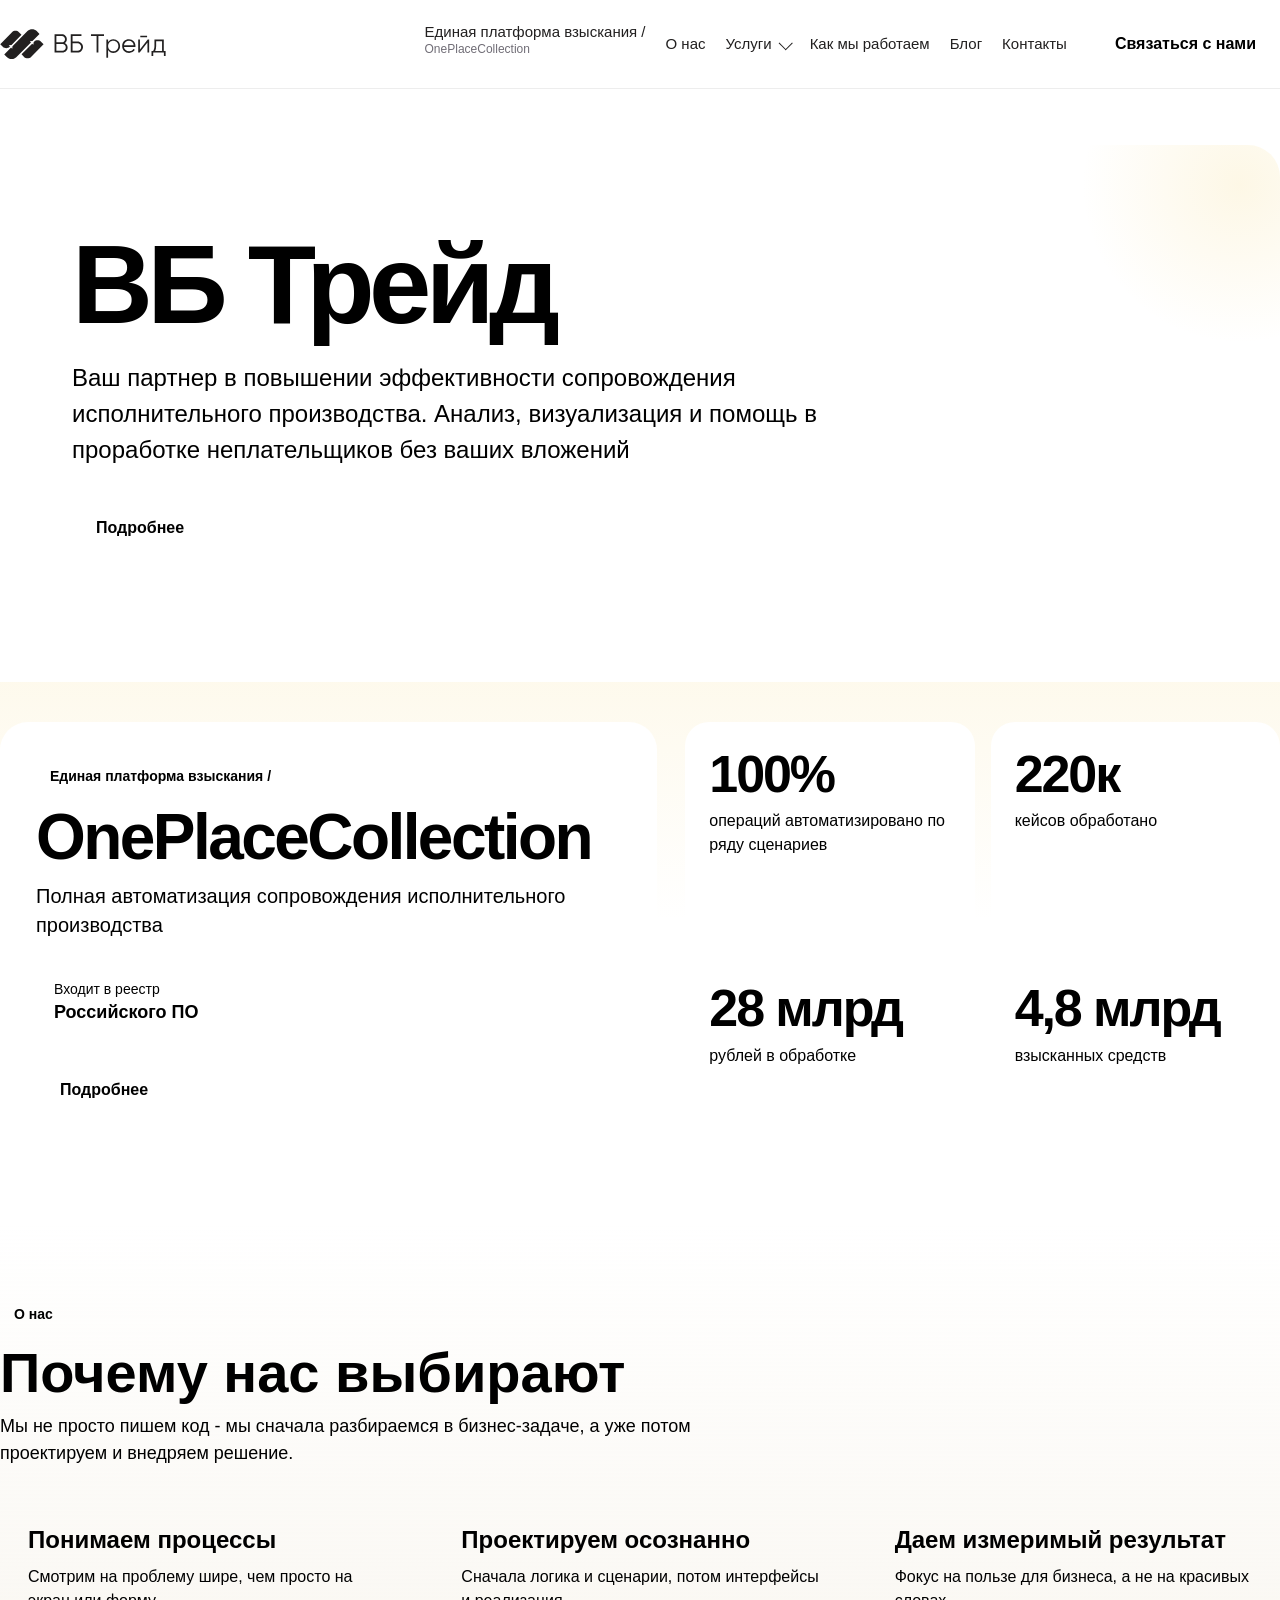
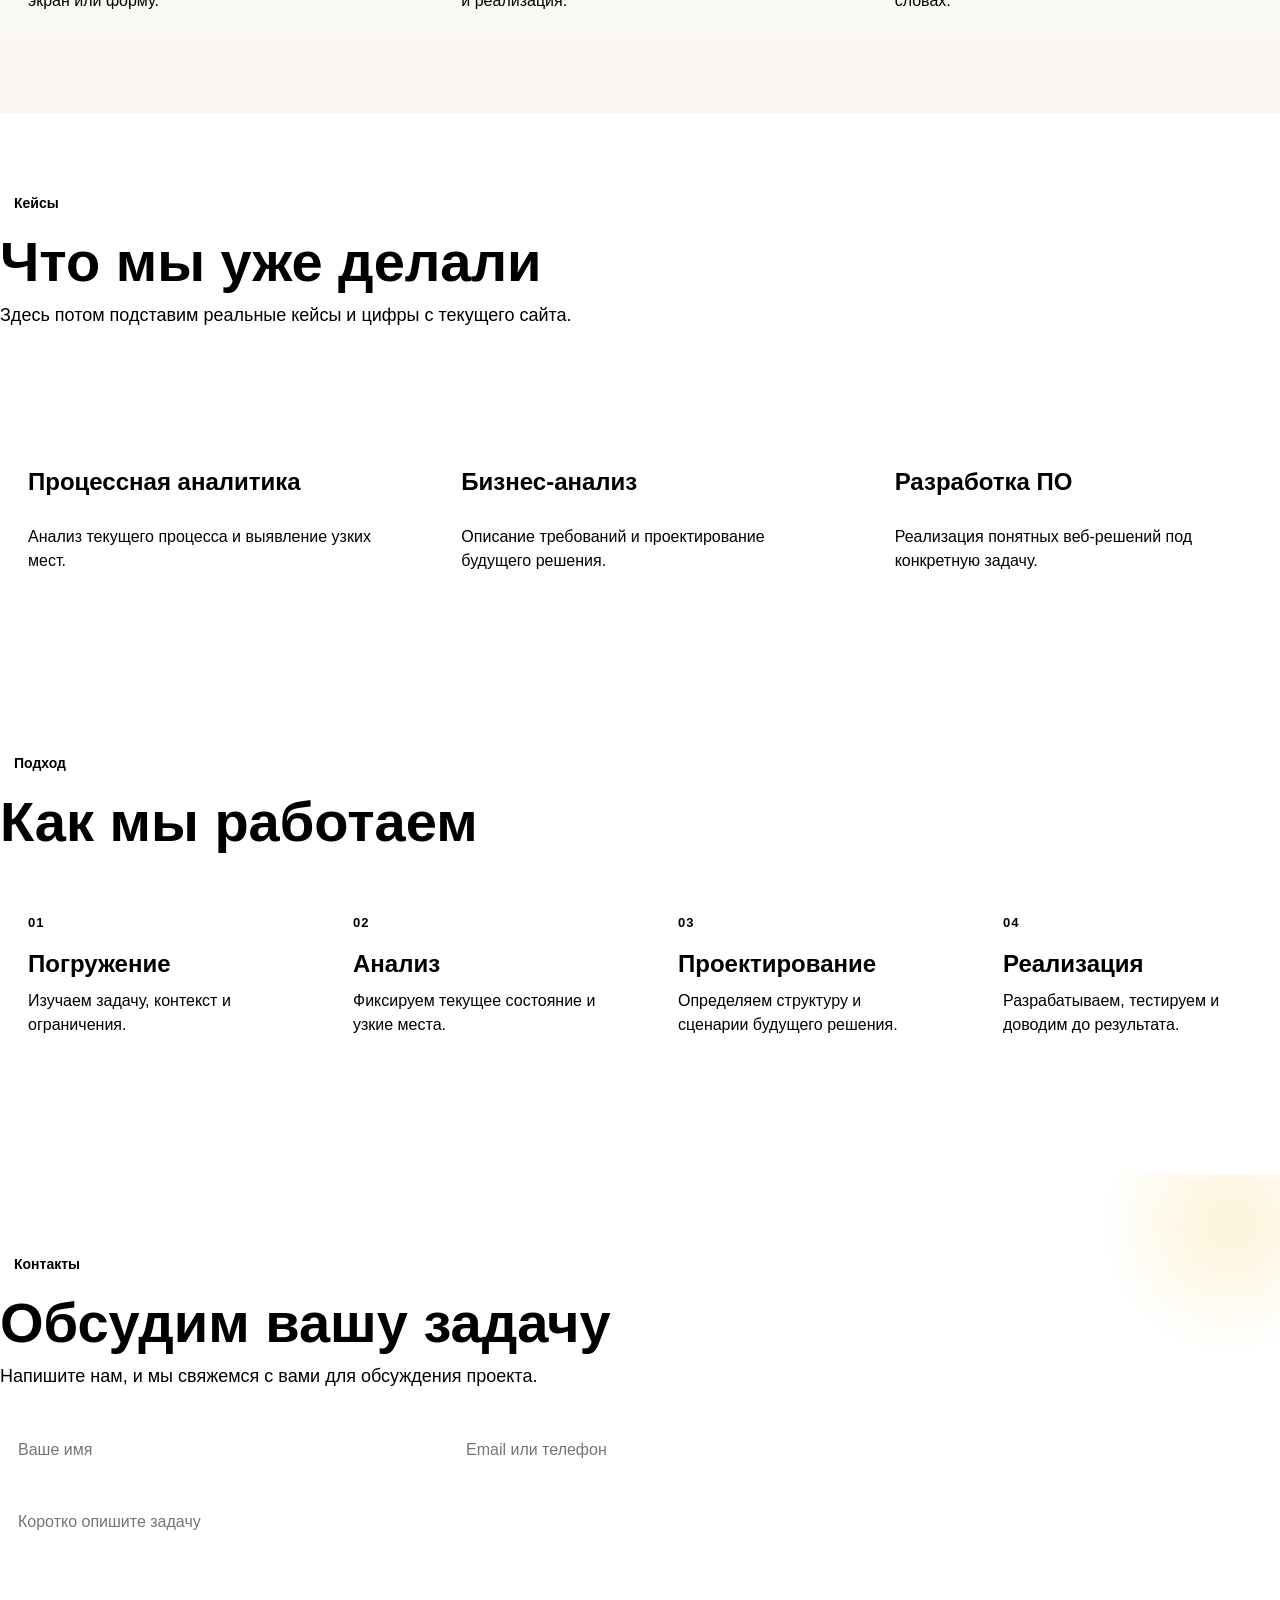
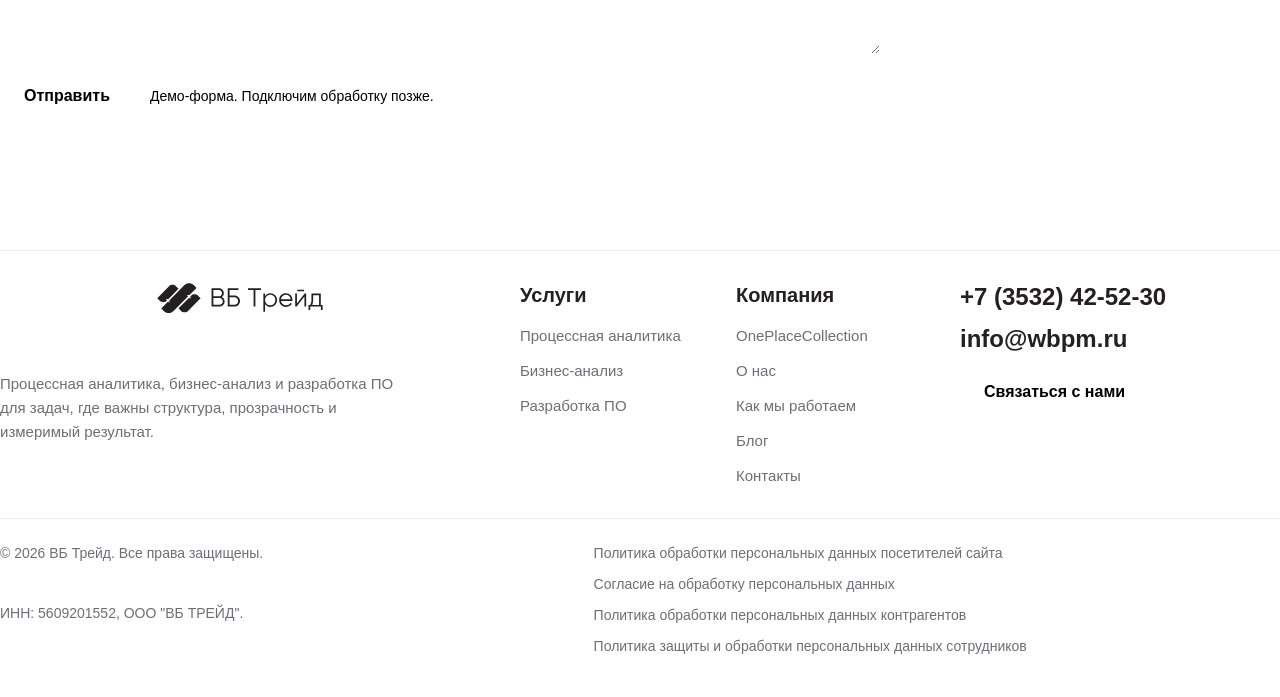
==== commit 7536a774: "Мини правки" ====
--- a/index.html
+++ b/index.html
@@ -37,30 +37,49 @@
             </div>
         </section>
 
-        <section class="section" id="opc">
-            <div class="container">
-                <div class="section-head">
-                    <span class="section-head__eyebrow">Продукт</span>
-                    <h2 class="section-head__title">OnePlaceCollection</h2>
-                    <p class="section-head__text">
-                        Единая платформа для автоматизации взыскания и сопровождения процесса.
-                    </p>
-                </div>
-
-                <div class="cards-grid cards-grid--2">
-                    <article class="card">
-                        <h3 class="card__title">Единая рабочая среда</h3>
-                        <p class="card__text">
-                            В одном месте собираются процессы, статусы, действия и контроль результата.
+        <section class="section section--soft opc" id="opc">
+            <div class="container">
+                <div class="opc-hero">
+                    <div class="opc-hero__content">
+                        <p class="section-head__eyebrow">Единая платформа взыскания /</p>
+                        <h2 class="opc-hero__title">OnePlaceCollection</h2>
+                        <p class="opc-hero__text">
+                            Полная автоматизация сопровождения исполнительного производства
                         </p>
-                    </article>
-
-                    <article class="card">
-                        <h3 class="card__title">Прозрачность управления</h3>
-                        <p class="card__text">
-                            Руководитель видит текущую картину и может принимать решения быстрее.
-                        </p>
-                    </article>
+
+                        <div class="opc-hero__badges">
+                            <div class="opc-badge">
+                                <span class="opc-badge__label">Входит в реестр</span>
+                                <strong class="opc-badge__value">Российского ПО</strong>
+                            </div>
+                        </div>
+
+                        <div class="opc-hero__actions">
+                            <a class="btn btn--accent" href="#contacts">Подробнее</a>
+                        </div>
+                    </div>
+
+                    <div class="opc-hero__stats">
+                        <article class="opc-stat-card">
+                            <strong class="opc-stat-card__value">100%</strong>
+                            <p class="opc-stat-card__text">операций автоматизировано по ряду сценариев</p>
+                        </article>
+
+                        <article class="opc-stat-card">
+                            <strong class="opc-stat-card__value">220к</strong>
+                            <p class="opc-stat-card__text">кейсов обработано</p>
+                        </article>
+
+                        <article class="opc-stat-card">
+                            <strong class="opc-stat-card__value">28 млрд</strong>
+                            <p class="opc-stat-card__text">рублей в обработке</p>
+                        </article>
+
+                        <article class="opc-stat-card">
+                            <strong class="opc-stat-card__value">4,8 млрд</strong>
+                            <p class="opc-stat-card__text">взысканных средств</p>
+                        </article>
+                    </div>
                 </div>
             </div>
         </section>
--- a/assets/css/pages/home.css
+++ b/assets/css/pages/home.css
@@ -59,58 +59,137 @@
     flex-wrap: wrap;
 }
 
-@media (max-width: 900px) {
-    .hero__content {
-        padding: 44px 28px 40px;
-        border-radius: 24px;
-    }
-
-    .hero__title {
-        font-size: clamp(42px, 14vw, 72px);
-        line-height: 0.96;
-    }
-
-    .hero__text {
-        font-size: 18px;
-    }
-}
-
-@media (max-width: 640px) {
-    .hero {
-        padding-top: 24px;
-    }
-
-    .hero__content {
-        padding: 32px 20px 28px;
-    }
-
-    .hero__actions {
-        flex-direction: column;
-    }
-
-    .hero__actions .btn {
-        width: 100%;
-    }
-}
-
-#opc .cards-grid,
+.opc {
+    position: relative;
+}
+
+.opc::before {
+    content: "";
+    position: absolute;
+    inset: 32px 0 auto;
+    height: 240px;
+    background: linear-gradient(
+        180deg,
+        rgba(242, 201, 76, 0.10),
+        rgba(242, 201, 76, 0)
+    );
+    pointer-events: none;
+}
+
+.opc .container {
+    position: relative;
+    z-index: 1;
+}
+
+.opc-hero {
+    display: grid;
+    grid-template-columns: minmax(0, 1.05fr) minmax(340px, 0.95fr);
+    gap: 28px;
+    align-items: stretch;
+}
+
+.opc-hero__content {
+    padding: 36px;
+    border: 1px solid var(--color-border);
+    border-radius: 28px;
+    background: #ffffff;
+    box-shadow: var(--shadow-soft);
+}
+
+.opc-hero__title {
+    margin-bottom: 14px;
+    font-size: clamp(36px, 5vw, 64px);
+    line-height: 0.95;
+    letter-spacing: -0.04em;
+}
+
+.opc-hero__text {
+    max-width: 640px;
+    margin-bottom: 24px;
+    color: var(--color-text);
+    font-size: 20px;
+    line-height: 1.45;
+}
+
+.opc-hero__badges {
+    display: flex;
+    flex-wrap: wrap;
+    gap: 14px;
+    margin-bottom: 24px;
+}
+
+.opc-badge {
+    display: inline-flex;
+    flex-direction: column;
+    gap: 4px;
+    padding: 16px 18px;
+    border: 1px solid var(--color-border);
+    border-radius: 18px;
+    background: var(--color-surface-soft);
+}
+
+.opc-badge__label {
+    color: var(--color-text-muted);
+    font-size: 14px;
+    line-height: 1.3;
+}
+
+.opc-badge__value {
+    color: var(--color-text);
+    font-size: 18px;
+    line-height: 1.2;
+}
+
+.opc-hero__stats {
+    display: grid;
+    grid-template-columns: repeat(2, minmax(0, 1fr));
+    gap: 16px;
+}
+
+.opc-stat-card {
+    padding: 28px 24px;
+    border: 1px solid var(--color-border);
+    border-radius: 24px;
+    background: #ffffff;
+    box-shadow: var(--shadow-soft);
+    transition:
+        transform var(--transition-base),
+        box-shadow var(--transition-base),
+        border-color var(--transition-base);
+}
+
+.opc-stat-card:hover {
+    transform: translateY(-4px);
+    box-shadow: 0 24px 44px rgba(0, 0, 0, 0.08);
+    border-color: #d1c6b5;
+}
+
+.opc-stat-card__value {
+    display: block;
+    margin-bottom: 10px;
+    font-size: clamp(34px, 5vw, 52px);
+    line-height: 0.95;
+    letter-spacing: -0.04em;
+}
+
+.opc-stat-card__text {
+    color: var(--color-text-muted);
+    font-size: 16px;
+    line-height: 1.45;
+}
+
 #about .cards-grid,
 #projects .cards-grid {
     align-items: stretch;
 }
 
-#opc .card,
 #about .card,
 #projects .card,
 #how .step-card {
     height: 100%;
-    transition:
-        transform var(--transition-base),
-        box-shadow var(--transition-base),
-        border-color var(--transition-base);
-}
-
-#opc .card:hover,
+    transition: transform var(--transition-base), box-shadow var(--transition-base), border-color var(--transition-base);
+}
+
 #about .card:hover,
 #projects .card:hover,
 #how .step-card:hover {
@@ -119,24 +198,6 @@
     border-color: #d1c6b5;
 }
 
-#opc {
-    position: relative;
-}
-
-#opc::before {
-    content: "";
-    position: absolute;
-    inset: 32px 0 auto;
-    height: 220px;
-    background: linear-gradient(
-        180deg,
-        rgba(242, 201, 76, 0.10),
-        rgba(242, 201, 76, 0)
-    );
-    pointer-events: none;
-}
-
-#opc .container,
 #about .container,
 #projects .container,
 #how .container,
@@ -145,7 +206,6 @@
     z-index: 1;
 }
 
-#opc .section-head__title,
 #about .section-head__title,
 #projects .section-head__title,
 #how .section-head__title,
@@ -154,9 +214,7 @@
 }
 
 #about {
-    background:
-        linear-gradient(180deg, rgba(255, 255, 255, 0), rgba(242, 236, 223, 0.45)),
-        transparent;
+    background: linear-gradient(180deg, rgba(255, 255, 255, 0), rgba(242, 236, 223, 0.45)), transparent;
 }
 
 #about .card__title,
@@ -217,10 +275,7 @@
 
 #contacts .input,
 #contacts .textarea {
-    transition:
-        border-color var(--transition-base),
-        box-shadow var(--transition-base),
-        background-color var(--transition-base);
+    transition: border-color var(--transition-base), box-shadow var(--transition-base), background-color var(--transition-base);
 }
 
 #contacts .input:focus,
@@ -236,14 +291,29 @@
 
 @media (max-width: 900px) {
     .hero__content {
-        padding: 36px 24px;
+        padding: 44px 28px 40px;
+        border-radius: 24px;
     }
 
     .hero__title {
-        font-size: clamp(36px, 11vw, 56px);
+        font-size: clamp(42px, 14vw, 72px);
+        line-height: 0.96;
     }
 
     .hero__text {
+        font-size: 18px;
+    }
+
+    .opc-hero {
+        grid-template-columns: 1fr;
+    }
+
+    .opc-hero__content {
+        padding: 28px 22px;
+        border-radius: 24px;
+    }
+
+    .opc-hero__text {
         font-size: 18px;
     }
 
@@ -255,11 +325,11 @@
 
 @media (max-width: 640px) {
     .hero {
-        padding-top: 28px;
+        padding-top: 24px;
     }
 
     .hero__content {
-        padding: 28px 20px;
+        padding: 32px 20px 28px;
     }
 
     .hero__actions {
@@ -270,6 +340,15 @@
         width: 100%;
     }
 
+    .opc-hero__stats {
+        grid-template-columns: 1fr;
+    }
+
+    .opc-stat-card {
+        padding: 22px 18px;
+        border-radius: 20px;
+    }
+
     .section-head__title {
         margin-bottom: 10px;
     }
